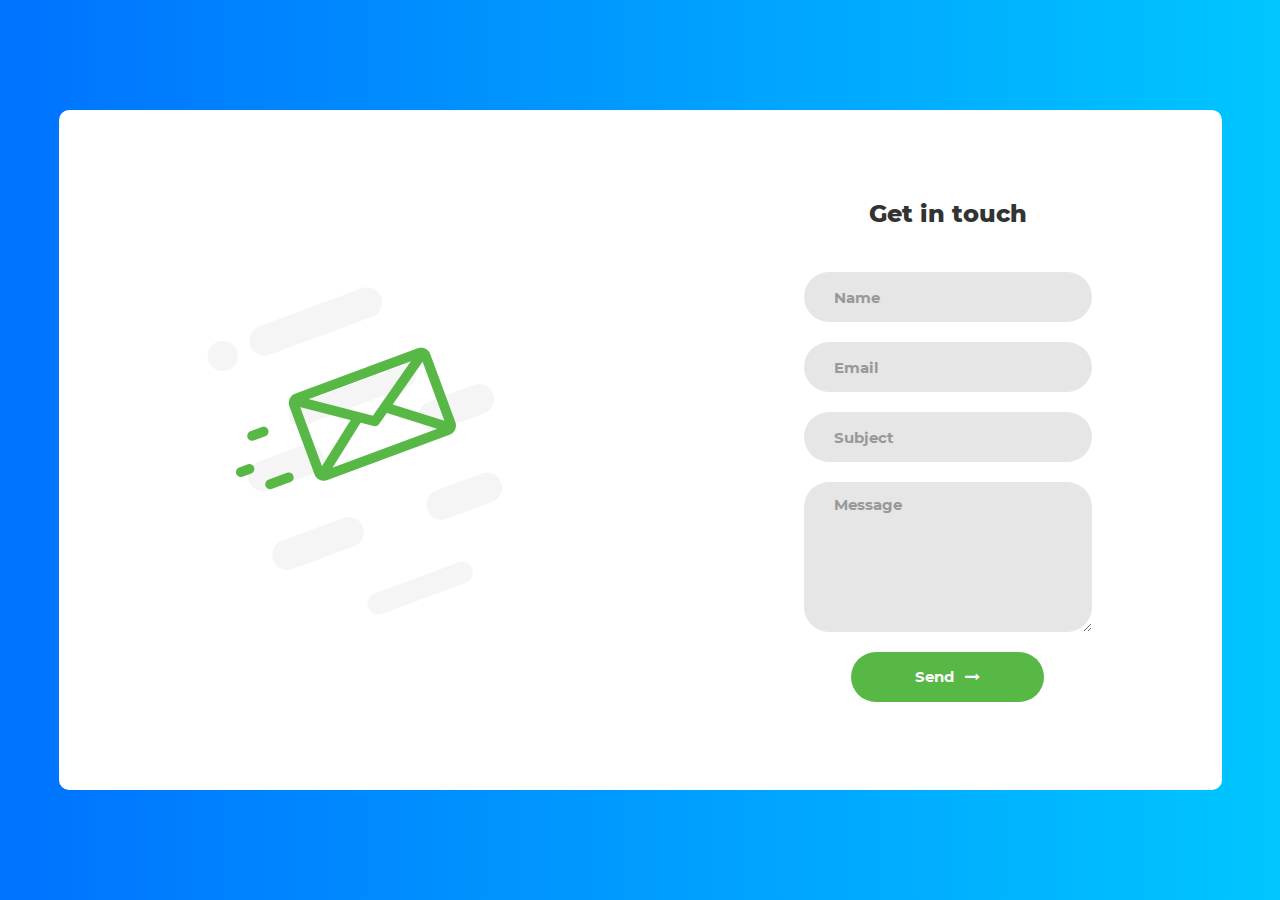
==== contact.html @ 332d66c2 "contact" ====
<!DOCTYPE html>
<html lang="en">
<head>
	<title>Contact Form</title>
	<meta charset="UTF-8">
	<meta name="viewport" content="width=device-width, initial-scale=1">
<!--===============================================================================================-->
	<link rel="icon" type="image/png" href="https://pmcanerney.co.uk/wp-content/uploads/2020/06/cropped-favicon.png"/>
<!--===============================================================================================-->
	<link rel="stylesheet" type="text/css" href="vendor/bootstrap/css/bootstrap.min.css">
<!--===============================================================================================-->
	<link rel="stylesheet" type="text/css" href="fonts/font-awesome-4.7.0/css/font-awesome.min.css">
<!--===============================================================================================-->
	<link rel="stylesheet" type="text/css" href="vendor/animate/animate.css">
<!--===============================================================================================-->
	<link rel="stylesheet" type="text/css" href="vendor/css-hamburgers/hamburgers.min.css">
<!--===============================================================================================-->
	<link rel="stylesheet" type="text/css" href="vendor/select2/select2.min.css">
<!--===============================================================================================-->
	<link rel="stylesheet" type="text/css" href="css/util.css">
	<link rel="stylesheet" type="text/css" href="css/main.css">
<!--===============================================================================================-->
</head>
<body>

	<div class="contact1">
		<div class="container-contact1">
			<div class="contact1-pic js-tilt" data-tilt>
				<img src="images/img-01.png" alt="IMG">
			</div>
			
			



			<form action="https://send.pageclip.co/Vo76fGLQnCz2yrIcCpyEAcftaS2KTNMB/contact" class="pageclip-form" method="post">

				<span class="contact1-form-title">
					Get in touch
				</span>

				<div class="wrap-input1 validate-input" data-validate = "Name is required">
					<input class="input1" type="text" name="name" placeholder="Name">
					<span class="shadow-input1"></span>
				</div>

				<div class="wrap-input1 validate-input" data-validate = "Valid email is required: ex@abc.xyz">
					<input class="input1" type="text" name="email" placeholder="Email">
					<span class="shadow-input1"></span>
				</div>

				<div class="wrap-input1 validate-input" data-validate = "Subject is required">
					<input class="input1" type="text" name="subject" placeholder="Subject">
					<span class="shadow-input1"></span>
				</div>

				<div class="wrap-input1 validate-input" data-validate = "Message is required">
					<textarea class="input1" name="message" placeholder="Message"></textarea>
					<span class="shadow-input1"></span>
				</div>

				<div class="container-contact1-form-btn">
					<button type="submit" class="contact1-form-btn">
						<span>
							Send
							<i class="fa fa-long-arrow-right" aria-hidden="true"></i>
						</span>
					</button>
				</div>
			</form>
		</div>
	</div>







<!--===============================================================================================-->
	<script src="js/main.js"></script>

</body>
</html>
---- vendor/css-hamburgers/hamburgers.min.css ----
/*!
 * Hamburgers
 * @description Tasty CSS-animated hamburgers
 * @author Jonathan Suh @jonsuh
 * @site https://jonsuh.com/hamburgers
 * @link https://github.com/jonsuh/hamburgers
 */.hamburger{font:inherit;display:inline-block;overflow:visible;margin:0;padding:15px;cursor:pointer;transition-timing-function:linear;transition-duration:.15s;transition-property:opacity,filter;text-transform:none;color:inherit;border:0;background-color:transparent}.hamburger:hover{opacity:.7}.hamburger-box{position:relative;display:inline-block;width:40px;height:24px}.hamburger-inner{top:50%;display:block;margin-top:-2px}.hamburger-inner,.hamburger-inner:after,.hamburger-inner:before{position:absolute;width:40px;height:4px;transition-timing-function:ease;transition-duration:.15s;transition-property:transform;border-radius:4px;background-color:#000}.hamburger-inner:after,.hamburger-inner:before{display:block;content:''}.hamburger-inner:before{top:-10px}.hamburger-inner:after{bottom:-10px}.hamburger--3dx .hamburger-box{perspective:80px}.hamburger--3dx .hamburger-inner{transition:transform .2s cubic-bezier(.645,.045,.355,1),background-color 0s cubic-bezier(.645,.045,.355,1) .1s}.hamburger--3dx .hamburger-inner:after,.hamburger--3dx .hamburger-inner:before{transition:transform 0s cubic-bezier(.645,.045,.355,1) .1s}.hamburger--3dx.is-active .hamburger-inner{transform:rotateY(180deg);background-color:transparent}.hamburger--3dx.is-active .hamburger-inner:before{transform:translate3d(0,10px,0) rotate(45deg)}.hamburger--3dx.is-active .hamburger-inner:after{transform:translate3d(0,-10px,0) rotate(-45deg)}.hamburger--3dx-r .hamburger-box{perspective:80px}.hamburger--3dx-r .hamburger-inner{transition:transform .2s cubic-bezier(.645,.045,.355,1),background-color 0s cubic-bezier(.645,.045,.355,1) .1s}.hamburger--3dx-r .hamburger-inner:after,.hamburger--3dx-r .hamburger-inner:before{transition:transform 0s cubic-bezier(.645,.045,.355,1) .1s}.hamburger--3dx-r.is-active .hamburger-inner{transform:rotateY(-180deg);background-color:transparent}.hamburger--3dx-r.is-active .hamburger-inner:before{transform:translate3d(0,10px,0) rotate(45deg)}.hamburger--3dx-r.is-active .hamburger-inner:after{transform:translate3d(0,-10px,0) rotate(-45deg)}.hamburger--3dy .hamburger-box{perspective:80px}.hamburger--3dy .hamburger-inner{transition:transform .2s cubic-bezier(.645,.045,.355,1),background-color 0s cubic-bezier(.645,.045,.355,1) .1s}.hamburger--3dy .hamburger-inner:after,.hamburger--3dy .hamburger-inner:before{transition:transform 0s cubic-bezier(.645,.045,.355,1) .1s}.hamburger--3dy.is-active .hamburger-inner{transform:rotateX(-180deg);background-color:transparent}.hamburger--3dy.is-active .hamburger-inner:before{transform:translate3d(0,10px,0) rotate(45deg)}.hamburger--3dy.is-active .hamburger-inner:after{transform:translate3d(0,-10px,0) rotate(-45deg)}.hamburger--3dy-r .hamburger-box{perspective:80px}.hamburger--3dy-r .hamburger-inner{transition:transform .2s cubic-bezier(.645,.045,.355,1),background-color 0s cubic-bezier(.645,.045,.355,1) .1s}.hamburger--3dy-r .hamburger-inner:after,.hamburger--3dy-r .hamburger-inner:before{transition:transform 0s cubic-bezier(.645,.045,.355,1) .1s}.hamburger--3dy-r.is-active .hamburger-inner{transform:rotateX(180deg);background-color:transparent}.hamburger--3dy-r.is-active .hamburger-inner:before{transform:translate3d(0,10px,0) rotate(45deg)}.hamburger--3dy-r.is-active .hamburger-inner:after{transform:translate3d(0,-10px,0) rotate(-45deg)}.hamburger--arrow.is-active .hamburger-inner:before{transform:translate3d(-8px,0,0) rotate(-45deg) scaleX(.7)}.hamburger--arrow.is-active .hamburger-inner:after{transform:translate3d(-8px,0,0) rotate(45deg) scaleX(.7)}.hamburger--arrow-r.is-active .hamburger-inner:before{transform:translate3d(8px,0,0) rotate(45deg) scaleX(.7)}.hamburger--arrow-r.is-active .hamburger-inner:after{transform:translate3d(8px,0,0) rotate(-45deg) scaleX(.7)}.hamburger--arrowalt .hamburger-inner:before{transition:top .1s ease .15s,transform .15s cubic-bezier(.165,.84,.44,1)}.hamburger--arrowalt .hamburger-inner:after{transition:bottom .1s ease .15s,transform .15s cubic-bezier(.165,.84,.44,1)}.hamburger--arrowalt.is-active .hamburger-inner:before{top:0;transition:top .1s ease,transform .15s cubic-bezier(.895,.03,.685,.22) .1s;transform:translate3d(-8px,-10px,0) rotate(-45deg) scaleX(.7)}.hamburger--arrowalt.is-active .hamburger-inner:after{bottom:0;transition:bottom .1s ease,transform .15s cubic-bezier(.895,.03,.685,.22) .1s;transform:translate3d(-8px,10px,0) rotate(45deg) scaleX(.7)}.hamburger--arrowalt-r .hamburger-inner:before{transition:top .1s ease .15s,transform .15s cubic-bezier(.165,.84,.44,1)}.hamburger--arrowalt-r .hamburger-inner:after{transition:bottom .1s ease .15s,transform .15s cubic-bezier(.165,.84,.44,1)}.hamburger--arrowalt-r.is-active .hamburger-inner:before{top:0;transition:top .1s ease,transform .15s cubic-bezier(.895,.03,.685,.22) .1s;transform:translate3d(8px,-10px,0) rotate(45deg) scaleX(.7)}.hamburger--arrowalt-r.is-active .hamburger-inner:after{bottom:0;transition:bottom .1s ease,transform .15s cubic-bezier(.895,.03,.685,.22) .1s;transform:translate3d(8px,10px,0) rotate(-45deg) scaleX(.7)}.hamburger--boring .hamburger-inner,.hamburger--boring .hamburger-inner:after,.hamburger--boring .hamburger-inner:before{transition-property:none}.hamburger--boring.is-active .hamburger-inner{transform:rotate(45deg)}.hamburger--boring.is-active .hamburger-inner:before{top:0;opacity:0}.hamburger--boring.is-active .hamburger-inner:after{bottom:0;transform:rotate(-90deg)}.hamburger--collapse .hamburger-inner{top:auto;bottom:0;transition-delay:.15s;transition-timing-function:cubic-bezier(.55,.055,.675,.19);transition-duration:.15s}.hamburger--collapse .hamburger-inner:after{top:-20px;transition:top .3s cubic-bezier(.33333,.66667,.66667,1) .3s,opacity .1s linear}.hamburger--collapse .hamburger-inner:before{transition:top .12s cubic-bezier(.33333,.66667,.66667,1) .3s,transform .15s cubic-bezier(.55,.055,.675,.19)}.hamburger--collapse.is-active .hamburger-inner{transition-delay:.32s;transition-timing-function:cubic-bezier(.215,.61,.355,1);transform:translate3d(0,-10px,0) rotate(-45deg)}.hamburger--collapse.is-active .hamburger-inner:after{top:0;transition:top .3s cubic-bezier(.33333,0,.66667,.33333),opacity .1s linear .27s;opacity:0}.hamburger--collapse.is-active .hamburger-inner:before{top:0;transition:top .12s cubic-bezier(.33333,0,.66667,.33333) .18s,transform .15s cubic-bezier(.215,.61,.355,1) .42s;transform:rotate(-90deg)}.hamburger--collapse-r .hamburger-inner{top:auto;bottom:0;transition-delay:.15s;transition-timing-function:cubic-bezier(.55,.055,.675,.19);transition-duration:.15s}.hamburger--collapse-r .hamburger-inner:after{top:-20px;transition:top .3s cubic-bezier(.33333,.66667,.66667,1) .3s,opacity .1s linear}.hamburger--collapse-r .hamburger-inner:before{transition:top .12s cubic-bezier(.33333,.66667,.66667,1) .3s,transform .15s cubic-bezier(.55,.055,.675,.19)}.hamburger--collapse-r.is-active .hamburger-inner{transition-delay:.32s;transition-timing-function:cubic-bezier(.215,.61,.355,1);transform:translate3d(0,-10px,0) rotate(45deg)}.hamburger--collapse-r.is-active .hamburger-inner:after{top:0;transition:top .3s cubic-bezier(.33333,0,.66667,.33333),opacity .1s linear .27s;opacity:0}.hamburger--collapse-r.is-active .hamburger-inner:before{top:0;transition:top .12s cubic-bezier(.33333,0,.66667,.33333) .18s,transform .15s cubic-bezier(.215,.61,.355,1) .42s;transform:rotate(90deg)}.hamburger--elastic .hamburger-inner{top:2px;transition-timing-function:cubic-bezier(.68,-.55,.265,1.55);transition-duration:.4s}.hamburger--elastic .hamburger-inner:before{top:10px;transition:opacity .15s ease .4s}.hamburger--elastic .hamburger-inner:after{top:20px;transition:transform .4s cubic-bezier(.68,-.55,.265,1.55)}.hamburger--elastic.is-active .hamburger-inner{transition-delay:.1s;transform:translate3d(0,10px,0) rotate(135deg)}.hamburger--elastic.is-active .hamburger-inner:before{transition-delay:0s;opacity:0}.hamburger--elastic.is-active .hamburger-inner:after{transition-delay:.1s;transform:translate3d(0,-20px,0) rotate(-270deg)}.hamburger--elastic-r .hamburger-inner{top:2px;transition-timing-function:cubic-bezier(.68,-.55,.265,1.55);transition-duration:.4s}.hamburger--elastic-r .hamburger-inner:before{top:10px;transition:opacity .15s ease .4s}.hamburger--elastic-r .hamburger-inner:after{top:20px;transition:transform .4s cubic-bezier(.68,-.55,.265,1.55)}.hamburger--elastic-r.is-active .hamburger-inner{transition-delay:.1s;transform:translate3d(0,10px,0) rotate(-135deg)}.hamburger--elastic-r.is-active .hamburger-inner:before{transition-delay:0s;opacity:0}.hamburger--elastic-r.is-active .hamburger-inner:after{transition-delay:.1s;transform:translate3d(0,-20px,0) rotate(270deg)}.hamburger--emphatic{overflow:hidden}.hamburger--emphatic .hamburger-inner{transition:background-color .2s ease-in .25s}.hamburger--emphatic .hamburger-inner:before{left:0;transition:transform .2s cubic-bezier(.6,.04,.98,.335),top .05s linear .2s,left .2s ease-in .25s}.hamburger--emphatic .hamburger-inner:after{top:10px;right:0;transition:transform .2s cubic-bezier(.6,.04,.98,.335),top .05s linear .2s,right .2s ease-in .25s}.hamburger--emphatic.is-active .hamburger-inner{transition-delay:0s;transition-timing-function:ease-out;background-color:transparent}.hamburger--emphatic.is-active .hamburger-inner:before{top:-80px;left:-80px;transition:left .2s ease-out,top .05s linear .2s,transform .2s cubic-bezier(.075,.82,.165,1) .25s;transform:translate3d(80px,80px,0) rotate(45deg)}.hamburger--emphatic.is-active .hamburger-inner:after{top:-80px;right:-80px;transition:right .2s ease-out,top .05s linear .2s,transform .2s cubic-bezier(.075,.82,.165,1) .25s;transform:translate3d(-80px,80px,0) rotate(-45deg)}.hamburger--emphatic-r{overflow:hidden}.hamburger--emphatic-r .hamburger-inner{transition:background-color .2s ease-in .25s}.hamburger--emphatic-r .hamburger-inner:before{left:0;transition:transform .2s cubic-bezier(.6,.04,.98,.335),top .05s linear .2s,left .2s ease-in .25s}.hamburger--emphatic-r .hamburger-inner:after{top:10px;right:0;transition:transform .2s cubic-bezier(.6,.04,.98,.335),top .05s linear .2s,right .2s ease-in .25s}.hamburger--emphatic-r.is-active .hamburger-inner{transition-delay:0s;transition-timing-function:ease-out;background-color:transparent}.hamburger--emphatic-r.is-active .hamburger-inner:before{top:80px;left:-80px;transition:left .2s ease-out,top .05s linear .2s,transform .2s cubic-bezier(.075,.82,.165,1) .25s;transform:translate3d(80px,-80px,0) rotate(-45deg)}.hamburger--emphatic-r.is-active .hamburger-inner:after{top:80px;right:-80px;transition:right .2s ease-out,top .05s linear .2s,transform .2s cubic-bezier(.075,.82,.165,1) .25s;transform:translate3d(-80px,-80px,0) rotate(45deg)}.hamburger--slider .hamburger-inner{top:2px}.hamburger--slider .hamburger-inner:before{top:10px;transition-timing-function:ease;transition-duration:.2s;transition-property:transform,opacity}.hamburger--slider .hamburger-inner:after{top:20px}.hamburger--slider.is-active .hamburger-inner{transform:translate3d(0,10px,0) rotate(45deg)}.hamburger--slider.is-active .hamburger-inner:before{transform:rotate(-45deg) translate3d(-5.71429px,-6px,0);opacity:0}.hamburger--slider.is-active .hamburger-inner:after{transform:translate3d(0,-20px,0) rotate(-90deg)}.hamburger--slider-r .hamburger-inner{top:2px}.hamburger--slider-r .hamburger-inner:before{top:10px;transition-timing-function:ease;transition-duration:.2s;transition-property:transform,opacity}.hamburger--slider-r .hamburger-inner:after{top:20px}.hamburger--slider-r.is-active .hamburger-inner{transform:translate3d(0,10px,0) rotate(-45deg)}.hamburger--slider-r.is-active .hamburger-inner:before{transform:rotate(45deg) translate3d(5.71429px,-6px,0);opacity:0}.hamburger--slider-r.is-active .hamburger-inner:after{transform:translate3d(0,-20px,0) rotate(90deg)}.hamburger--spring .hamburger-inner{top:2px;transition:background-color 0s linear .15s}.hamburger--spring .hamburger-inner:before{top:10px;transition:top .12s cubic-bezier(.33333,.66667,.66667,1) .3s,transform .15s cubic-bezier(.55,.055,.675,.19)}.hamburger--spring .hamburger-inner:after{top:20px;transition:top .3s cubic-bezier(.33333,.66667,.66667,1) .3s,transform .15s cubic-bezier(.55,.055,.675,.19)}.hamburger--spring.is-active .hamburger-inner{transition-delay:.32s;background-color:transparent}.hamburger--spring.is-active .hamburger-inner:before{top:0;transition:top .12s cubic-bezier(.33333,0,.66667,.33333) .18s,transform .15s cubic-bezier(.215,.61,.355,1) .32s;transform:translate3d(0,10px,0) rotate(45deg)}.hamburger--spring.is-active .hamburger-inner:after{top:0;transition:top .3s cubic-bezier(.33333,0,.66667,.33333),transform .15s cubic-bezier(.215,.61,.355,1) .32s;transform:translate3d(0,10px,0) rotate(-45deg)}.hamburger--spring-r .hamburger-inner{top:auto;bottom:0;transition-delay:0s;transition-timing-function:cubic-bezier(.55,.055,.675,.19);transition-duration:.15s}.hamburger--spring-r .hamburger-inner:after{top:-20px;transition:top .3s cubic-bezier(.33333,.66667,.66667,1) .3s,opacity 0s linear}.hamburger--spring-r .hamburger-inner:before{transition:top .12s cubic-bezier(.33333,.66667,.66667,1) .3s,transform .15s cubic-bezier(.55,.055,.675,.19)}.hamburger--spring-r.is-active .hamburger-inner{transition-delay:.32s;transition-timing-function:cubic-bezier(.215,.61,.355,1);transform:translate3d(0,-10px,0) rotate(-45deg)}.hamburger--spring-r.is-active .hamburger-inner:after{top:0;transition:top .3s cubic-bezier(.33333,0,.66667,.33333),opacity 0s linear .32s;opacity:0}.hamburger--spring-r.is-active .hamburger-inner:before{top:0;transition:top .12s cubic-bezier(.33333,0,.66667,.33333) .18s,transform .15s cubic-bezier(.215,.61,.355,1) .32s;transform:rotate(90deg)}.hamburger--stand .hamburger-inner{transition:transform .1s cubic-bezier(.55,.055,.675,.19) .22s,background-color 0s linear .1s}.hamburger--stand .hamburger-inner:before{transition:top .1s ease-in .1s,transform .1s cubic-bezier(.55,.055,.675,.19) 0s}.hamburger--stand .hamburger-inner:after{transition:bottom .1s ease-in .1s,transform .1s cubic-bezier(.55,.055,.675,.19) 0s}.hamburger--stand.is-active .hamburger-inner{transition:transform .1s cubic-bezier(.215,.61,.355,1) 0s,background-color 0s linear .22s;transform:rotate(90deg);background-color:transparent}.hamburger--stand.is-active .hamburger-inner:before{top:0;transition:top .1s ease-out .12s,transform .1s cubic-bezier(.215,.61,.355,1) .22s;transform:rotate(-45deg)}.hamburger--stand.is-active .hamburger-inner:after{bottom:0;transition:bottom .1s ease-out .12s,transform .1s cubic-bezier(.215,.61,.355,1) .22s;transform:rotate(45deg)}.hamburger--stand-r .hamburger-inner{transition:transform .1s cubic-bezier(.55,.055,.675,.19) .22s,background-color 0s linear .1s}.hamburger--stand-r .hamburger-inner:before{transition:top .1s ease-in .1s,transform .1s cubic-bezier(.55,.055,.675,.19) 0s}.hamburger--stand-r .hamburger-inner:after{transition:bottom .1s ease-in .1s,transform .1s cubic-bezier(.55,.055,.675,.19) 0s}.hamburger--stand-r.is-active .hamburger-inner{transition:transform .1s cubic-bezier(.215,.61,.355,1) 0s,background-color 0s linear .22s;transform:rotate(-90deg);background-color:transparent}.hamburger--stand-r.is-active .hamburger-inner:before{top:0;transition:top .1s ease-out .12s,transform .1s cubic-bezier(.215,.61,.355,1) .22s;transform:rotate(-45deg)}.hamburger--stand-r.is-active .hamburger-inner:after{bottom:0;transition:bottom .1s ease-out .12s,transform .1s cubic-bezier(.215,.61,.355,1) .22s;transform:rotate(45deg)}.hamburger--spin .hamburger-inner{transition-timing-function:cubic-bezier(.55,.055,.675,.19);transition-duration:.3s}.hamburger--spin .hamburger-inner:before{transition:top .1s ease-in .34s,opacity .1s ease-in}.hamburger--spin .hamburger-inner:after{transition:bottom .1s ease-in .34s,transform .3s cubic-bezier(.55,.055,.675,.19)}.hamburger--spin.is-active .hamburger-inner{transition-delay:.14s;transition-timing-function:cubic-bezier(.215,.61,.355,1);transform:rotate(225deg)}.hamburger--spin.is-active .hamburger-inner:before{top:0;transition:top .1s ease-out,opacity .1s ease-out .14s;opacity:0}.hamburger--spin.is-active .hamburger-inner:after{bottom:0;transition:bottom .1s ease-out,transform .3s cubic-bezier(.215,.61,.355,1) .14s;transform:rotate(-90deg)}.hamburger--spin-r .hamburger-inner{transition-timing-function:cubic-bezier(.55,.055,.675,.19);transition-duration:.3s}.hamburger--spin-r .hamburger-inner:before{transition:top .1s ease-in .34s,opacity .1s ease-in}.hamburger--spin-r .hamburger-inner:after{transition:bottom .1s ease-in .34s,transform .3s cubic-bezier(.55,.055,.675,.19)}.hamburger--spin-r.is-active .hamburger-inner{transition-delay:.14s;transition-timing-function:cubic-bezier(.215,.61,.355,1);transform:rotate(-225deg)}.hamburger--spin-r.is-active .hamburger-inner:before{top:0;transition:top .1s ease-out,opacity .1s ease-out .14s;opacity:0}.hamburger--spin-r.is-active .hamburger-inner:after{bottom:0;transition:bottom .1s ease-out,transform .3s cubic-bezier(.215,.61,.355,1) .14s;transform:rotate(90deg)}.hamburger--squeeze .hamburger-inner{transition-timing-function:cubic-bezier(.55,.055,.675,.19);transition-duration:.1s}.hamburger--squeeze .hamburger-inner:before{transition:top .1s ease .14s,opacity .1s ease}.hamburger--squeeze .hamburger-inner:after{transition:bottom .1s ease .14s,transform .1s cubic-bezier(.55,.055,.675,.19)}.hamburger--squeeze.is-active .hamburger-inner{transition-delay:.14s;transition-timing-function:cubic-bezier(.215,.61,.355,1);transform:rotate(45deg)}.hamburger--squeeze.is-active .hamburger-inner:before{top:0;transition:top .1s ease,opacity .1s ease .14s;opacity:0}.hamburger--squeeze.is-active .hamburger-inner:after{bottom:0;transition:bottom .1s ease,transform .1s cubic-bezier(.215,.61,.355,1) .14s;transform:rotate(-90deg)}.hamburger--vortex .hamburger-inner{transition-timing-function:cubic-bezier(.19,1,.22,1);transition-duration:.3s}.hamburger--vortex .hamburger-inner:after,.hamburger--vortex .hamburger-inner:before{transition-delay:.1s;transition-timing-function:linear;transition-duration:0s}.hamburger--vortex .hamburger-inner:before{transition-property:top,opacity}.hamburger--vortex .hamburger-inner:after{transition-property:bottom,transform}.hamburger--vortex.is-active .hamburger-inner{transition-timing-function:cubic-bezier(.19,1,.22,1);transform:rotate(765deg)}.hamburger--vortex.is-active .hamburger-inner:after,.hamburger--vortex.is-active .hamburger-inner:before{transition-delay:0s}.hamburger--vortex.is-active .hamburger-inner:before{top:0;opacity:0}.hamburger--vortex.is-active .hamburger-inner:after{bottom:0;transform:rotate(90deg)}.hamburger--vortex-r .hamburger-inner{transition-timing-function:cubic-bezier(.19,1,.22,1);transition-duration:.3s}.hamburger--vortex-r .hamburger-inner:after,.hamburger--vortex-r .hamburger-inner:before{transition-delay:.1s;transition-timing-function:linear;transition-duration:0s}.hamburger--vortex-r .hamburger-inner:before{transition-property:top,opacity}.hamburger--vortex-r .hamburger-inner:after{transition-property:bottom,transform}.hamburger--vortex-r.is-active .hamburger-inner{transition-timing-function:cubic-bezier(.19,1,.22,1);transform:rotate(-765deg)}.hamburger--vortex-r.is-active .hamburger-inner:after,.hamburger--vortex-r.is-active .hamburger-inner:before{transition-delay:0s}.hamburger--vortex-r.is-active .hamburger-inner:before{top:0;opacity:0}.hamburger--vortex-r.is-active .hamburger-inner:after{bottom:0;transform:rotate(-90deg)}
---- css/util.css ----
/*[ FONT SIZE ]
///////////////////////////////////////////////////////////
*/
.fs-1 {font-size: 1px;}
.fs-2 {font-size: 2px;}
.fs-3 {font-size: 3px;}
.fs-4 {font-size: 4px;}
.fs-5 {font-size: 5px;}
.fs-6 {font-size: 6px;}
.fs-7 {font-size: 7px;}
.fs-8 {font-size: 8px;}
.fs-9 {font-size: 9px;}
.fs-10 {font-size: 10px;}
.fs-11 {font-size: 11px;}
.fs-12 {font-size: 12px;}
.fs-13 {font-size: 13px;}
.fs-14 {font-size: 14px;}
.fs-15 {font-size: 15px;}
.fs-16 {font-size: 16px;}
.fs-17 {font-size: 17px;}
.fs-18 {font-size: 18px;}
.fs-19 {font-size: 19px;}
.fs-20 {font-size: 20px;}
.fs-21 {font-size: 21px;}
.fs-22 {font-size: 22px;}
.fs-23 {font-size: 23px;}
.fs-24 {font-size: 24px;}
.fs-25 {font-size: 25px;}
.fs-26 {font-size: 26px;}
.fs-27 {font-size: 27px;}
.fs-28 {font-size: 28px;}
.fs-29 {font-size: 29px;}
.fs-30 {font-size: 30px;}
.fs-31 {font-size: 31px;}
.fs-32 {font-size: 32px;}
.fs-33 {font-size: 33px;}
.fs-34 {font-size: 34px;}
.fs-35 {font-size: 35px;}
.fs-36 {font-size: 36px;}
.fs-37 {font-size: 37px;}
.fs-38 {font-size: 38px;}
.fs-39 {font-size: 39px;}
.fs-40 {font-size: 40px;}
.fs-41 {font-size: 41px;}
.fs-42 {font-size: 42px;}
.fs-43 {font-size: 43px;}
.fs-44 {font-size: 44px;}
.fs-45 {font-size: 45px;}
.fs-46 {font-size: 46px;}
.fs-47 {font-size: 47px;}
.fs-48 {font-size: 48px;}
.fs-49 {font-size: 49px;}
.fs-50 {font-size: 50px;}
.fs-51 {font-size: 51px;}
.fs-52 {font-size: 52px;}
.fs-53 {font-size: 53px;}
.fs-54 {font-size: 54px;}
.fs-55 {font-size: 55px;}
.fs-56 {font-size: 56px;}
.fs-57 {font-size: 57px;}
.fs-58 {font-size: 58px;}
.fs-59 {font-size: 59px;}
.fs-60 {font-size: 60px;}
.fs-61 {font-size: 61px;}
.fs-62 {font-size: 62px;}
.fs-63 {font-size: 63px;}
.fs-64 {font-size: 64px;}
.fs-65 {font-size: 65px;}
.fs-66 {font-size: 66px;}
.fs-67 {font-size: 67px;}
.fs-68 {font-size: 68px;}
.fs-69 {font-size: 69px;}
.fs-70 {font-size: 70px;}
.fs-71 {font-size: 71px;}
.fs-72 {font-size: 72px;}
.fs-73 {font-size: 73px;}
.fs-74 {font-size: 74px;}
.fs-75 {font-size: 75px;}
.fs-76 {font-size: 76px;}
.fs-77 {font-size: 77px;}
.fs-78 {font-size: 78px;}
.fs-79 {font-size: 79px;}
.fs-80 {font-size: 80px;}
.fs-81 {font-size: 81px;}
.fs-82 {font-size: 82px;}
.fs-83 {font-size: 83px;}
.fs-84 {font-size: 84px;}
.fs-85 {font-size: 85px;}
.fs-86 {font-size: 86px;}
.fs-87 {font-size: 87px;}
.fs-88 {font-size: 88px;}
.fs-89 {font-size: 89px;}
.fs-90 {font-size: 90px;}
.fs-91 {font-size: 91px;}
.fs-92 {font-size: 92px;}
.fs-93 {font-size: 93px;}
.fs-94 {font-size: 94px;}
.fs-95 {font-size: 95px;}
.fs-96 {font-size: 96px;}
.fs-97 {font-size: 97px;}
.fs-98 {font-size: 98px;}
.fs-99 {font-size: 99px;}
.fs-100 {font-size: 100px;}
.fs-101 {font-size: 101px;}
.fs-102 {font-size: 102px;}
.fs-103 {font-size: 103px;}
.fs-104 {font-size: 104px;}
.fs-105 {font-size: 105px;}
.fs-106 {font-size: 106px;}
.fs-107 {font-size: 107px;}
.fs-108 {font-size: 108px;}
.fs-109 {font-size: 109px;}
.fs-110 {font-size: 110px;}
.fs-111 {font-size: 111px;}
.fs-112 {font-size: 112px;}
.fs-113 {font-size: 113px;}
.fs-114 {font-size: 114px;}
.fs-115 {font-size: 115px;}
.fs-116 {font-size: 116px;}
.fs-117 {font-size: 117px;}
.fs-118 {font-size: 118px;}
.fs-119 {font-size: 119px;}
.fs-120 {font-size: 120px;}
.fs-121 {font-size: 121px;}
.fs-122 {font-size: 122px;}
.fs-123 {font-size: 123px;}
.fs-124 {font-size: 124px;}
.fs-125 {font-size: 125px;}
.fs-126 {font-size: 126px;}
.fs-127 {font-size: 127px;}
.fs-128 {font-size: 128px;}
.fs-129 {font-size: 129px;}
.fs-130 {font-size: 130px;}
.fs-131 {font-size: 131px;}
.fs-132 {font-size: 132px;}
.fs-133 {font-size: 133px;}
.fs-134 {font-size: 134px;}
.fs-135 {font-size: 135px;}
.fs-136 {font-size: 136px;}
.fs-137 {font-size: 137px;}
.fs-138 {font-size: 138px;}
.fs-139 {font-size: 139px;}
.fs-140 {font-size: 140px;}
.fs-141 {font-size: 141px;}
.fs-142 {font-size: 142px;}
.fs-143 {font-size: 143px;}
.fs-144 {font-size: 144px;}
.fs-145 {font-size: 145px;}
.fs-146 {font-size: 146px;}
.fs-147 {font-size: 147px;}
.fs-148 {font-size: 148px;}
.fs-149 {font-size: 149px;}
.fs-150 {font-size: 150px;}
.fs-151 {font-size: 151px;}
.fs-152 {font-size: 152px;}
.fs-153 {font-size: 153px;}
.fs-154 {font-size: 154px;}
.fs-155 {font-size: 155px;}
.fs-156 {font-size: 156px;}
.fs-157 {font-size: 157px;}
.fs-158 {font-size: 158px;}
.fs-159 {font-size: 159px;}
.fs-160 {font-size: 160px;}
.fs-161 {font-size: 161px;}
.fs-162 {font-size: 162px;}
.fs-163 {font-size: 163px;}
.fs-164 {font-size: 164px;}
.fs-165 {font-size: 165px;}
.fs-166 {font-size: 166px;}
.fs-167 {font-size: 167px;}
.fs-168 {font-size: 168px;}
.fs-169 {font-size: 169px;}
.fs-170 {font-size: 170px;}
.fs-171 {font-size: 171px;}
.fs-172 {font-size: 172px;}
.fs-173 {font-size: 173px;}
.fs-174 {font-size: 174px;}
.fs-175 {font-size: 175px;}
.fs-176 {font-size: 176px;}
.fs-177 {font-size: 177px;}
.fs-178 {font-size: 178px;}
.fs-179 {font-size: 179px;}
.fs-180 {font-size: 180px;}
.fs-181 {font-size: 181px;}
.fs-182 {font-size: 182px;}
.fs-183 {font-size: 183px;}
.fs-184 {font-size: 184px;}
.fs-185 {font-size: 185px;}
.fs-186 {font-size: 186px;}
.fs-187 {font-size: 187px;}
.fs-188 {font-size: 188px;}
.fs-189 {font-size: 189px;}
.fs-190 {font-size: 190px;}
.fs-191 {font-size: 191px;}
.fs-192 {font-size: 192px;}
.fs-193 {font-size: 193px;}
.fs-194 {font-size: 194px;}
.fs-195 {font-size: 195px;}
.fs-196 {font-size: 196px;}
.fs-197 {font-size: 197px;}
.fs-198 {font-size: 198px;}
.fs-199 {font-size: 199px;}
.fs-200 {font-size: 200px;}

/*[ PADDING ]
///////////////////////////////////////////////////////////
*/
.p-t-0 {padding-top: 0px;}
.p-t-1 {padding-top: 1px;}
.p-t-2 {padding-top: 2px;}
.p-t-3 {padding-top: 3px;}
.p-t-4 {padding-top: 4px;}
.p-t-5 {padding-top: 5px;}
.p-t-6 {padding-top: 6px;}
.p-t-7 {padding-top: 7px;}
.p-t-8 {padding-top: 8px;}
.p-t-9 {padding-top: 9px;}
.p-t-10 {padding-top: 10px;}
.p-t-11 {padding-top: 11px;}
.p-t-12 {padding-top: 12px;}
.p-t-13 {padding-top: 13px;}
.p-t-14 {padding-top: 14px;}
.p-t-15 {padding-top: 15px;}
.p-t-16 {padding-top: 16px;}
.p-t-17 {padding-top: 17px;}
.p-t-18 {padding-top: 18px;}
.p-t-19 {padding-top: 19px;}
.p-t-20 {padding-top: 20px;}
.p-t-21 {padding-top: 21px;}
.p-t-22 {padding-top: 22px;}
.p-t-23 {padding-top: 23px;}
.p-t-24 {padding-top: 24px;}
.p-t-25 {padding-top: 25px;}
.p-t-26 {padding-top: 26px;}
.p-t-27 {padding-top: 27px;}
.p-t-28 {padding-top: 28px;}
.p-t-29 {padding-top: 29px;}
.p-t-30 {padding-top: 30px;}
.p-t-31 {padding-top: 31px;}
.p-t-32 {padding-top: 32px;}
.p-t-33 {padding-top: 33px;}
.p-t-34 {padding-top: 34px;}
.p-t-35 {padding-top: 35px;}
.p-t-36 {padding-top: 36px;}
.p-t-37 {padding-top: 37px;}
.p-t-38 {padding-top: 38px;}
.p-t-39 {padding-top: 39px;}
.p-t-40 {padding-top: 40px;}
.p-t-41 {padding-top: 41px;}
.p-t-42 {padding-top: 42px;}
.p-t-43 {padding-top: 43px;}
.p-t-44 {padding-top: 44px;}
.p-t-45 {padding-top: 45px;}
.p-t-46 {padding-top: 46px;}
.p-t-47 {padding-top: 47px;}
.p-t-48 {padding-top: 48px;}
.p-t-49 {padding-top: 49px;}
.p-t-50 {padding-top: 50px;}
.p-t-51 {padding-top: 51px;}
.p-t-52 {padding-top: 52px;}
.p-t-53 {padding-top: 53px;}
.p-t-54 {padding-top: 54px;}
.p-t-55 {padding-top: 55px;}
.p-t-56 {padding-top: 56px;}
.p-t-57 {padding-top: 57px;}
.p-t-58 {padding-top: 58px;}
.p-t-59 {padding-top: 59px;}
.p-t-60 {padding-top: 60px;}
.p-t-61 {padding-top: 61px;}
.p-t-62 {padding-top: 62px;}
.p-t-63 {padding-top: 63px;}
.p-t-64 {padding-top: 64px;}
.p-t-65 {padding-top: 65px;}
.p-t-66 {padding-top: 66px;}
.p-t-67 {padding-top: 67px;}
.p-t-68 {padding-top: 68px;}
.p-t-69 {padding-top: 69px;}
.p-t-70 {padding-top: 70px;}
.p-t-71 {padding-top: 71px;}
.p-t-72 {padding-top: 72px;}
.p-t-73 {padding-top: 73px;}
.p-t-74 {padding-top: 74px;}
.p-t-75 {padding-top: 75px;}
.p-t-76 {padding-top: 76px;}
.p-t-77 {padding-top: 77px;}
.p-t-78 {padding-top: 78px;}
.p-t-79 {padding-top: 79px;}
.p-t-80 {padding-top: 80px;}
.p-t-81 {padding-top: 81px;}
.p-t-82 {padding-top: 82px;}
.p-t-83 {padding-top: 83px;}
.p-t-84 {padding-top: 84px;}
.p-t-85 {padding-top: 85px;}
.p-t-86 {padding-top: 86px;}
.p-t-87 {padding-top: 87px;}
.p-t-88 {padding-top: 88px;}
.p-t-89 {padding-top: 89px;}
.p-t-90 {padding-top: 90px;}
.p-t-91 {padding-top: 91px;}
.p-t-92 {padding-top: 92px;}
.p-t-93 {padding-top: 93px;}
.p-t-94 {padding-top: 94px;}
.p-t-95 {padding-top: 95px;}
.p-t-96 {padding-top: 96px;}
.p-t-97 {padding-top: 97px;}
.p-t-98 {padding-top: 98px;}
.p-t-99 {padding-top: 99px;}
.p-t-100 {padding-top: 100px;}
.p-t-101 {padding-top: 101px;}
.p-t-102 {padding-top: 102px;}
.p-t-103 {padding-top: 103px;}
.p-t-104 {padding-top: 104px;}
.p-t-105 {padding-top: 105px;}
.p-t-106 {padding-top: 106px;}
.p-t-107 {padding-top: 107px;}
.p-t-108 {padding-top: 108px;}
.p-t-109 {padding-top: 109px;}
.p-t-110 {padding-top: 110px;}
.p-t-111 {padding-top: 111px;}
.p-t-112 {padding-top: 112px;}
.p-t-113 {padding-top: 113px;}
.p-t-114 {padding-top: 114px;}
.p-t-115 {padding-top: 115px;}
.p-t-116 {padding-top: 116px;}
.p-t-117 {padding-top: 117px;}
.p-t-118 {padding-top: 118px;}
.p-t-119 {padding-top: 119px;}
.p-t-120 {padding-top: 120px;}
.p-t-121 {padding-top: 121px;}
.p-t-122 {padding-top: 122px;}
.p-t-123 {padding-top: 123px;}
.p-t-124 {padding-top: 124px;}
.p-t-125 {padding-top: 125px;}
.p-t-126 {padding-top: 126px;}
.p-t-127 {padding-top: 127px;}
.p-t-128 {padding-top: 128px;}
.p-t-129 {padding-top: 129px;}
.p-t-130 {padding-top: 130px;}
.p-t-131 {padding-top: 131px;}
.p-t-132 {padding-top: 132px;}
.p-t-133 {padding-top: 133px;}
.p-t-134 {padding-top: 134px;}
.p-t-135 {padding-top: 135px;}
.p-t-136 {padding-top: 136px;}
.p-t-137 {padding-top: 137px;}
.p-t-138 {padding-top: 138px;}
.p-t-139 {padding-top: 139px;}
.p-t-140 {padding-top: 140px;}
.p-t-141 {padding-top: 141px;}
.p-t-142 {padding-top: 142px;}
.p-t-143 {padding-top: 143px;}
.p-t-144 {padding-top: 144px;}
.p-t-145 {padding-top: 145px;}
.p-t-146 {padding-top: 146px;}
.p-t-147 {padding-top: 147px;}
.p-t-148 {padding-top: 148px;}
.p-t-149 {padding-top: 149px;}
.p-t-150 {padding-top: 150px;}
.p-t-151 {padding-top: 151px;}
.p-t-152 {padding-top: 152px;}
.p-t-153 {padding-top: 153px;}
.p-t-154 {padding-top: 154px;}
.p-t-155 {padding-top: 155px;}
.p-t-156 {padding-top: 156px;}
.p-t-157 {padding-top: 157px;}
.p-t-158 {padding-top: 158px;}
.p-t-159 {padding-top: 159px;}
.p-t-160 {padding-top: 160px;}
.p-t-161 {padding-top: 161px;}
.p-t-162 {padding-top: 162px;}
.p-t-163 {padding-top: 163px;}
.p-t-164 {padding-top: 164px;}
.p-t-165 {padding-top: 165px;}
.p-t-166 {padding-top: 166px;}
.p-t-167 {padding-top: 167px;}
.p-t-168 {padding-top: 168px;}
.p-t-169 {padding-top: 169px;}
.p-t-170 {padding-top: 170px;}
.p-t-171 {padding-top: 171px;}
.p-t-172 {padding-top: 172px;}
.p-t-173 {padding-top: 173px;}
.p-t-174 {padding-top: 174px;}
.p-t-175 {padding-top: 175px;}
.p-t-176 {padding-top: 176px;}
.p-t-177 {padding-top: 177px;}
.p-t-178 {padding-top: 178px;}
.p-t-179 {padding-top: 179px;}
.p-t-180 {padding-top: 180px;}
.p-t-181 {padding-top: 181px;}
.p-t-182 {padding-top: 182px;}
.p-t-183 {padding-top: 183px;}
.p-t-184 {padding-top: 184px;}
.p-t-185 {padding-top: 185px;}
.p-t-186 {padding-top: 186px;}
.p-t-187 {padding-top: 187px;}
.p-t-188 {padding-top: 188px;}
.p-t-189 {padding-top: 189px;}
.p-t-190 {padding-top: 190px;}
.p-t-191 {padding-top: 191px;}
.p-t-192 {padding-top: 192px;}
.p-t-193 {padding-top: 193px;}
.p-t-194 {padding-top: 194px;}
.p-t-195 {padding-top: 195px;}
.p-t-196 {padding-top: 196px;}
.p-t-197 {padding-top: 197px;}
.p-t-198 {padding-top: 198px;}
.p-t-199 {padding-top: 199px;}
.p-t-200 {padding-top: 200px;}
.p-t-201 {padding-top: 201px;}
.p-t-202 {padding-top: 202px;}
.p-t-203 {padding-top: 203px;}
.p-t-204 {padding-top: 204px;}
.p-t-205 {padding-top: 205px;}
.p-t-206 {padding-top: 206px;}
.p-t-207 {padding-top: 207px;}
.p-t-208 {padding-top: 208px;}
.p-t-209 {padding-top: 209px;}
.p-t-210 {padding-top: 210px;}
.p-t-211 {padding-top: 211px;}
.p-t-212 {padding-top: 212px;}
.p-t-213 {padding-top: 213px;}
.p-t-214 {padding-top: 214px;}
.p-t-215 {padding-top: 215px;}
.p-t-216 {padding-top: 216px;}
.p-t-217 {padding-top: 217px;}
.p-t-218 {padding-top: 218px;}
.p-t-219 {padding-top: 219px;}
.p-t-220 {padding-top: 220px;}
.p-t-221 {padding-top: 221px;}
.p-t-222 {padding-top: 222px;}
.p-t-223 {padding-top: 223px;}
.p-t-224 {padding-top: 224px;}
.p-t-225 {padding-top: 225px;}
.p-t-226 {padding-top: 226px;}
.p-t-227 {padding-top: 227px;}
.p-t-228 {padding-top: 228px;}
.p-t-229 {padding-top: 229px;}
.p-t-230 {padding-top: 230px;}
.p-t-231 {padding-top: 231px;}
.p-t-232 {padding-top: 232px;}
.p-t-233 {padding-top: 233px;}
.p-t-234 {padding-top: 234px;}
.p-t-235 {padding-top: 235px;}
.p-t-236 {padding-top: 236px;}
.p-t-237 {padding-top: 237px;}
.p-t-238 {padding-top: 238px;}
.p-t-239 {padding-top: 239px;}
.p-t-240 {padding-top: 240px;}
.p-t-241 {padding-top: 241px;}
.p-t-242 {padding-top: 242px;}
.p-t-243 {padding-top: 243px;}
.p-t-244 {padding-top: 244px;}
.p-t-245 {padding-top: 245px;}
.p-t-246 {padding-top: 246px;}
.p-t-247 {padding-top: 247px;}
.p-t-248 {padding-top: 248px;}
.p-t-249 {padding-top: 249px;}
.p-t-250 {padding-top: 250px;}
.p-b-0 {padding-bottom: 0px;}
.p-b-1 {padding-bottom: 1px;}
.p-b-2 {padding-bottom: 2px;}
.p-b-3 {padding-bottom: 3px;}
.p-b-4 {padding-bottom: 4px;}
.p-b-5 {padding-bottom: 5px;}
.p-b-6 {padding-bottom: 6px;}
.p-b-7 {padding-bottom: 7px;}
.p-b-8 {padding-bottom: 8px;}
.p-b-9 {padding-bottom: 9px;}
.p-b-10 {padding-bottom: 10px;}
.p-b-11 {padding-bottom: 11px;}
.p-b-12 {padding-bottom: 12px;}
.p-b-13 {padding-bottom: 13px;}
.p-b-14 {padding-bottom: 14px;}
.p-b-15 {padding-bottom: 15px;}
.p-b-16 {padding-bottom: 16px;}
.p-b-17 {padding-bottom: 17px;}
.p-b-18 {padding-bottom: 18px;}
.p-b-19 {padding-bottom: 19px;}
.p-b-20 {padding-bottom: 20px;}
.p-b-21 {padding-bottom: 21px;}
.p-b-22 {padding-bottom: 22px;}
.p-b-23 {padding-bottom: 23px;}
.p-b-24 {padding-bottom: 24px;}
.p-b-25 {padding-bottom: 25px;}
.p-b-26 {padding-bottom: 26px;}
.p-b-27 {padding-bottom: 27px;}
.p-b-28 {padding-bottom: 28px;}
.p-b-29 {padding-bottom: 29px;}
.p-b-30 {padding-bottom: 30px;}
.p-b-31 {padding-bottom: 31px;}
.p-b-32 {padding-bottom: 32px;}
.p-b-33 {padding-bottom: 33px;}
.p-b-34 {padding-bottom: 34px;}
.p-b-35 {padding-bottom: 35px;}
.p-b-36 {padding-bottom: 36px;}
.p-b-37 {padding-bottom: 37px;}
.p-b-38 {padding-bottom: 38px;}
.p-b-39 {padding-bottom: 39px;}
.p-b-40 {padding-bottom: 40px;}
.p-b-41 {padding-bottom: 41px;}
.p-b-42 {padding-bottom: 42px;}
.p-b-43 {padding-bottom: 43px;}
.p-b-44 {padding-bottom: 44px;}
.p-b-45 {padding-bottom: 45px;}
.p-b-46 {padding-bottom: 46px;}
.p-b-47 {padding-bottom: 47px;}
.p-b-48 {padding-bottom: 48px;}
.p-b-49 {padding-bottom: 49px;}
.p-b-50 {padding-bottom: 50px;}
.p-b-51 {padding-bottom: 51px;}
.p-b-52 {padding-bottom: 52px;}
.p-b-53 {padding-bottom: 53px;}
.p-b-54 {padding-bottom: 54px;}
.p-b-55 {padding-bottom: 55px;}
.p-b-56 {padding-bottom: 56px;}
.p-b-57 {padding-bottom: 57px;}
.p-b-58 {padding-bottom: 58px;}
.p-b-59 {padding-bottom: 59px;}
.p-b-60 {padding-bottom: 60px;}
.p-b-61 {padding-bottom: 61px;}
.p-b-62 {padding-bottom: 62px;}
.p-b-63 {padding-bottom: 63px;}
.p-b-64 {padding-bottom: 64px;}
.p-b-65 {padding-bottom: 65px;}
.p-b-66 {padding-bottom: 66px;}
.p-b-67 {padding-bottom: 67px;}
.p-b-68 {padding-bottom: 68px;}
.p-b-69 {padding-bottom: 69px;}
.p-b-70 {padding-bottom: 70px;}
.p-b-71 {padding-bottom: 71px;}
.p-b-72 {padding-bottom: 72px;}
.p-b-73 {padding-bottom: 73px;}
.p-b-74 {padding-bottom: 74px;}
.p-b-75 {padding-bottom: 75px;}
.p-b-76 {padding-bottom: 76px;}
.p-b-77 {padding-bottom: 77px;}
.p-b-78 {padding-bottom: 78px;}
.p-b-79 {padding-bottom: 79px;}
.p-b-80 {padding-bottom: 80px;}
.p-b-81 {padding-bottom: 81px;}
.p-b-82 {padding-bottom: 82px;}
.p-b-83 {padding-bottom: 83px;}
.p-b-84 {padding-bottom: 84px;}
.p-b-85 {padding-bottom: 85px;}
.p-b-86 {padding-bottom: 86px;}
.p-b-87 {padding-bottom: 87px;}
.p-b-88 {padding-bottom: 88px;}
.p-b-89 {padding-bottom: 89px;}
.p-b-90 {padding-bottom: 90px;}
.p-b-91 {padding-bottom: 91px;}
.p-b-92 {padding-bottom: 92px;}
.p-b-93 {padding-bottom: 93px;}
.p-b-94 {padding-bottom: 94px;}
.p-b-95 {padding-bottom: 95px;}
.p-b-96 {padding-bottom: 96px;}
.p-b-97 {padding-bottom: 97px;}
.p-b-98 {padding-bottom: 98px;}
.p-b-99 {padding-bottom: 99px;}
.p-b-100 {padding-bottom: 100px;}
.p-b-101 {padding-bottom: 101px;}
.p-b-102 {padding-bottom: 102px;}
.p-b-103 {padding-bottom: 103px;}
.p-b-104 {padding-bottom: 104px;}
.p-b-105 {padding-bottom: 105px;}
.p-b-106 {padding-bottom: 106px;}
.p-b-107 {padding-bottom: 107px;}
.p-b-108 {padding-bottom: 108px;}
.p-b-109 {padding-bottom: 109px;}
.p-b-110 {padding-bottom: 110px;}
.p-b-111 {padding-bottom: 111px;}
.p-b-112 {padding-bottom: 112px;}
.p-b-113 {padding-bottom: 113px;}
.p-b-114 {padding-bottom: 114px;}
.p-b-115 {padding-bottom: 115px;}
.p-b-116 {padding-bottom: 116px;}
.p-b-117 {padding-bottom: 117px;}
.p-b-118 {padding-bottom: 118px;}
.p-b-119 {padding-bottom: 119px;}
.p-b-120 {padding-bottom: 120px;}
.p-b-121 {padding-bottom: 121px;}
.p-b-122 {padding-bottom: 122px;}
.p-b-123 {padding-bottom: 123px;}
.p-b-124 {padding-bottom: 124px;}
.p-b-125 {padding-bottom: 125px;}
.p-b-126 {padding-bottom: 126px;}
.p-b-127 {padding-bottom: 127px;}
.p-b-128 {padding-bottom: 128px;}
.p-b-129 {padding-bottom: 129px;}
.p-b-130 {padding-bottom: 130px;}
.p-b-131 {padding-bottom: 131px;}
.p-b-132 {padding-bottom: 132px;}
.p-b-133 {padding-bottom: 133px;}
.p-b-134 {padding-bottom: 134px;}
.p-b-135 {padding-bottom: 135px;}
.p-b-136 {padding-bottom: 136px;}
.p-b-137 {padding-bottom: 137px;}
.p-b-138 {padding-bottom: 138px;}
.p-b-139 {padding-bottom: 139px;}
.p-b-140 {padding-bottom: 140px;}
.p-b-141 {padding-bottom: 141px;}
.p-b-142 {padding-bottom: 142px;}
.p-b-143 {padding-bottom: 143px;}
.p-b-144 {padding-bottom: 144px;}
.p-b-145 {padding-bottom: 145px;}
.p-b-146 {padding-bottom: 146px;}
.p-b-147 {padding-bottom: 147px;}
.p-b-148 {padding-bottom: 148px;}
.p-b-149 {padding-bottom: 149px;}
.p-b-150 {padding-bottom: 150px;}
.p-b-151 {padding-bottom: 151px;}
.p-b-152 {padding-bottom: 152px;}
.p-b-153 {padding-bottom: 153px;}
.p-b-154 {padding-bottom: 154px;}
.p-b-155 {padding-bottom: 155px;}
.p-b-156 {padding-bottom: 156px;}
.p-b-157 {padding-bottom: 157px;}
.p-b-158 {padding-bottom: 158px;}
.p-b-159 {padding-bottom: 159px;}
.p-b-160 {padding-bottom: 160px;}
.p-b-161 {padding-bottom: 161px;}
.p-b-162 {padding-bottom: 162px;}
.p-b-163 {padding-bottom: 163px;}
.p-b-164 {padding-bottom: 164px;}
.p-b-165 {padding-bottom: 165px;}
.p-b-166 {padding-bottom: 166px;}
.p-b-167 {padding-bottom: 167px;}
.p-b-168 {padding-bottom: 168px;}
.p-b-169 {padding-bottom: 169px;}
.p-b-170 {padding-bottom: 170px;}
.p-b-171 {padding-bottom: 171px;}
.p-b-172 {padding-bottom: 172px;}
.p-b-173 {padding-bottom: 173px;}
.p-b-174 {padding-bottom: 174px;}
.p-b-175 {padding-bottom: 175px;}
.p-b-176 {padding-bottom: 176px;}
.p-b-177 {padding-bottom: 177px;}
.p-b-178 {padding-bottom: 178px;}
.p-b-179 {padding-bottom: 179px;}
.p-b-180 {padding-bottom: 180px;}
.p-b-181 {padding-bottom: 181px;}
.p-b-182 {padding-bottom: 182px;}
.p-b-183 {padding-bottom: 183px;}
.p-b-184 {padding-bottom: 184px;}
.p-b-185 {padding-bottom: 185px;}
.p-b-186 {padding-bottom: 186px;}
.p-b-187 {padding-bottom: 187px;}
.p-b-188 {padding-bottom: 188px;}
.p-b-189 {padding-bottom: 189px;}
.p-b-190 {padding-bottom: 190px;}
.p-b-191 {padding-bottom: 191px;}
.p-b-192 {padding-bottom: 192px;}
.p-b-193 {padding-bottom: 193px;}
.p-b-194 {padding-bottom: 194px;}
.p-b-195 {padding-bottom: 195px;}
.p-b-196 {padding-bottom: 196px;}
.p-b-197 {padding-bottom: 197px;}
.p-b-198 {padding-bottom: 198px;}
.p-b-199 {padding-bottom: 199px;}
.p-b-200 {padding-bottom: 200px;}
.p-b-201 {padding-bottom: 201px;}
.p-b-202 {padding-bottom: 202px;}
.p-b-203 {padding-bottom: 203px;}
.p-b-204 {padding-bottom: 204px;}
.p-b-205 {padding-bottom: 205px;}
.p-b-206 {padding-bottom: 206px;}
.p-b-207 {padding-bottom: 207px;}
.p-b-208 {padding-bottom: 208px;}
.p-b-209 {padding-bottom: 209px;}
.p-b-210 {padding-bottom: 210px;}
.p-b-211 {padding-bottom: 211px;}
.p-b-212 {padding-bottom: 212px;}
.p-b-213 {padding-bottom: 213px;}
.p-b-214 {padding-bottom: 214px;}
.p-b-215 {padding-bottom: 215px;}
.p-b-216 {padding-bottom: 216px;}
.p-b-217 {padding-bottom: 217px;}
.p-b-218 {padding-bottom: 218px;}
.p-b-219 {padding-bottom: 219px;}
.p-b-220 {padding-bottom: 220px;}
.p-b-221 {padding-bottom: 221px;}
.p-b-222 {padding-bottom: 222px;}
.p-b-223 {padding-bottom: 223px;}
.p-b-224 {padding-bottom: 224px;}
.p-b-225 {padding-bottom: 225px;}
.p-b-226 {padding-bottom: 226px;}
.p-b-227 {padding-bottom: 227px;}
.p-b-228 {padding-bottom: 228px;}
.p-b-229 {padding-bottom: 229px;}
.p-b-230 {padding-bottom: 230px;}
.p-b-231 {padding-bottom: 231px;}
.p-b-232 {padding-bottom: 232px;}
.p-b-233 {padding-bottom: 233px;}
.p-b-234 {padding-bottom: 234px;}
.p-b-235 {padding-bottom: 235px;}
.p-b-236 {padding-bottom: 236px;}
.p-b-237 {padding-bottom: 237px;}
.p-b-238 {padding-bottom: 238px;}
.p-b-239 {padding-bottom: 239px;}
.p-b-240 {padding-bottom: 240px;}
.p-b-241 {padding-bottom: 241px;}
.p-b-242 {padding-bottom: 242px;}
.p-b-243 {padding-bottom: 243px;}
.p-b-244 {padding-bottom: 244px;}
.p-b-245 {padding-bottom: 245px;}
.p-b-246 {padding-bottom: 246px;}
.p-b-247 {padding-bottom: 247px;}
.p-b-248 {padding-bottom: 248px;}
.p-b-249 {padding-bottom: 249px;}
.p-b-250 {padding-bottom: 250px;}
.p-l-0 {padding-left: 0px;}
.p-l-1 {padding-left: 1px;}
.p-l-2 {padding-left: 2px;}
.p-l-3 {padding-left: 3px;}
.p-l-4 {padding-left: 4px;}
.p-l-5 {padding-left: 5px;}
.p-l-6 {padding-left: 6px;}
.p-l-7 {padding-left: 7px;}
.p-l-8 {padding-left: 8px;}
.p-l-9 {padding-left: 9px;}
.p-l-10 {padding-left: 10px;}
.p-l-11 {padding-left: 11px;}
.p-l-12 {padding-left: 12px;}
.p-l-13 {padding-left: 13px;}
.p-l-14 {padding-left: 14px;}
.p-l-15 {padding-left: 15px;}
.p-l-16 {padding-left: 16px;}
.p-l-17 {padding-left: 17px;}
.p-l-18 {padding-left: 18px;}
.p-l-19 {padding-left: 19px;}
.p-l-20 {padding-left: 20px;}
.p-l-21 {padding-left: 21px;}
.p-l-22 {padding-left: 22px;}
.p-l-23 {padding-left: 23px;}
.p-l-24 {padding-left: 24px;}
.p-l-25 {padding-left: 25px;}
.p-l-26 {padding-left: 26px;}
.p-l-27 {padding-left: 27px;}
.p-l-28 {padding-left: 28px;}
.p-l-29 {padding-left: 29px;}
.p-l-30 {padding-left: 30px;}
.p-l-31 {padding-left: 31px;}
.p-l-32 {padding-left: 32px;}
.p-l-33 {padding-left: 33px;}
.p-l-34 {padding-left: 34px;}
.p-l-35 {padding-left: 35px;}
.p-l-36 {padding-left: 36px;}
.p-l-37 {padding-left: 37px;}
.p-l-38 {padding-left: 38px;}
.p-l-39 {padding-left: 39px;}
.p-l-40 {padding-left: 40px;}
.p-l-41 {padding-left: 41px;}
.p-l-42 {padding-left: 42px;}
.p-l-43 {padding-left: 43px;}
.p-l-44 {padding-left: 44px;}
.p-l-45 {padding-left: 45px;}
.p-l-46 {padding-left: 46px;}
.p-l-47 {padding-left: 47px;}
.p-l-48 {padding-left: 48px;}
.p-l-49 {padding-left: 49px;}
.p-l-50 {padding-left: 50px;}
.p-l-51 {padding-left: 51px;}
.p-l-52 {padding-left: 52px;}
.p-l-53 {padding-left: 53px;}
.p-l-54 {padding-left: 54px;}
.p-l-55 {padding-left: 55px;}
.p-l-56 {padding-left: 56px;}
.p-l-57 {padding-left: 57px;}
.p-l-58 {padding-left: 58px;}
.p-l-59 {padding-left: 59px;}
.p-l-60 {padding-left: 60px;}
.p-l-61 {padding-left: 61px;}
.p-l-62 {padding-left: 62px;}
.p-l-63 {padding-left: 63px;}
.p-l-64 {padding-left: 64px;}
.p-l-65 {padding-left: 65px;}
.p-l-66 {padding-left: 66px;}
.p-l-67 {padding-left: 67px;}
.p-l-68 {padding-left: 68px;}
.p-l-69 {padding-left: 69px;}
.p-l-70 {padding-left: 70px;}
.p-l-71 {padding-left: 71px;}
.p-l-72 {padding-left: 72px;}
.p-l-73 {padding-left: 73px;}
.p-l-74 {padding-left: 74px;}
.p-l-75 {padding-left: 75px;}
.p-l-76 {padding-left: 76px;}
.p-l-77 {padding-left: 77px;}
.p-l-78 {padding-left: 78px;}
.p-l-79 {padding-left: 79px;}
.p-l-80 {padding-left: 80px;}
.p-l-81 {padding-left: 81px;}
.p-l-82 {padding-left: 82px;}
.p-l-83 {padding-left: 83px;}
.p-l-84 {padding-left: 84px;}
.p-l-85 {padding-left: 85px;}
.p-l-86 {padding-left: 86px;}
.p-l-87 {padding-left: 87px;}
.p-l-88 {padding-left: 88px;}
.p-l-89 {padding-left: 89px;}
.p-l-90 {padding-left: 90px;}
.p-l-91 {padding-left: 91px;}
.p-l-92 {padding-left: 92px;}
.p-l-93 {padding-left: 93px;}
.p-l-94 {padding-left: 94px;}
.p-l-95 {padding-left: 95px;}
.p-l-96 {padding-left: 96px;}
.p-l-97 {padding-left: 97px;}
.p-l-98 {padding-left: 98px;}
.p-l-99 {padding-left: 99px;}
.p-l-100 {padding-left: 100px;}
.p-l-101 {padding-left: 101px;}
.p-l-102 {padding-left: 102px;}
.p-l-103 {padding-left: 103px;}
.p-l-104 {padding-left: 104px;}
.p-l-105 {padding-left: 105px;}
.p-l-106 {padding-left: 106px;}
.p-l-107 {padding-left: 107px;}
.p-l-108 {padding-left: 108px;}
.p-l-109 {padding-left: 109px;}
.p-l-110 {padding-left: 110px;}
.p-l-111 {padding-left: 111px;}
.p-l-112 {padding-left: 112px;}
.p-l-113 {padding-left: 113px;}
.p-l-114 {padding-left: 114px;}
.p-l-115 {padding-left: 115px;}
.p-l-116 {padding-left: 116px;}
.p-l-117 {padding-left: 117px;}
.p-l-118 {padding-left: 118px;}
.p-l-119 {padding-left: 119px;}
.p-l-120 {padding-left: 120px;}
.p-l-121 {padding-left: 121px;}
.p-l-122 {padding-left: 122px;}
.p-l-123 {padding-left: 123px;}
.p-l-124 {padding-left: 124px;}
.p-l-125 {padding-left: 125px;}
.p-l-126 {padding-left: 126px;}
.p-l-127 {padding-left: 127px;}
.p-l-128 {padding-left: 128px;}
.p-l-129 {padding-left: 129px;}
.p-l-130 {padding-left: 130px;}
.p-l-131 {padding-left: 131px;}
.p-l-132 {padding-left: 132px;}
.p-l-133 {padding-left: 133px;}
.p-l-134 {padding-left: 134px;}
.p-l-135 {padding-left: 135px;}
.p-l-136 {padding-left: 136px;}
.p-l-137 {padding-left: 137px;}
.p-l-138 {padding-left: 138px;}
.p-l-139 {padding-left: 139px;}
.p-l-140 {padding-left: 140px;}
.p-l-141 {padding-left: 141px;}
.p-l-142 {padding-left: 142px;}
.p-l-143 {padding-left: 143px;}
.p-l-144 {padding-left: 144px;}
.p-l-145 {padding-left: 145px;}
.p-l-146 {padding-left: 146px;}
.p-l-147 {padding-left: 147px;}
.p-l-148 {padding-left: 148px;}
.p-l-149 {padding-left: 149px;}
.p-l-150 {padding-left: 150px;}
.p-l-151 {padding-left: 151px;}
.p-l-152 {padding-left: 152px;}
.p-l-153 {padding-left: 153px;}
.p-l-154 {padding-left: 154px;}
.p-l-155 {padding-left: 155px;}
.p-l-156 {padding-left: 156px;}
.p-l-157 {padding-left: 157px;}
.p-l-158 {padding-left: 158px;}
.p-l-159 {padding-left: 159px;}
.p-l-160 {padding-left: 160px;}
.p-l-161 {padding-left: 161px;}
.p-l-162 {padding-left: 162px;}
.p-l-163 {padding-left: 163px;}
.p-l-164 {padding-left: 164px;}
.p-l-165 {padding-left: 165px;}
.p-l-166 {padding-left: 166px;}
.p-l-167 {padding-left: 167px;}
.p-l-168 {padding-left: 168px;}
.p-l-169 {padding-left: 169px;}
.p-l-170 {padding-left: 170px;}
.p-l-171 {padding-left: 171px;}
.p-l-172 {padding-left: 172px;}
.p-l-173 {padding-left: 173px;}
.p-l-174 {padding-left: 174px;}
.p-l-175 {padding-left: 175px;}
.p-l-176 {padding-left: 176px;}
.p-l-177 {padding-left: 177px;}
.p-l-178 {padding-left: 178px;}
.p-l-179 {padding-left: 179px;}
.p-l-180 {padding-left: 180px;}
.p-l-181 {padding-left: 181px;}
.p-l-182 {padding-left: 182px;}
.p-l-183 {padding-left: 183px;}
.p-l-184 {padding-left: 184px;}
.p-l-185 {padding-left: 185px;}
.p-l-186 {padding-left: 186px;}
.p-l-187 {padding-left: 187px;}
.p-l-188 {padding-left: 188px;}
.p-l-189 {padding-left: 189px;}
.p-l-190 {padding-left: 190px;}
.p-l-191 {padding-left: 191px;}
.p-l-192 {padding-left: 192px;}
.p-l-193 {padding-left: 193px;}
.p-l-194 {padding-left: 194px;}
.p-l-195 {padding-left: 195px;}
.p-l-196 {padding-left: 196px;}
.p-l-197 {padding-left: 197px;}
.p-l-198 {padding-left: 198px;}
.p-l-199 {padding-left: 199px;}
.p-l-200 {padding-left: 200px;}
.p-l-201 {padding-left: 201px;}
.p-l-202 {padding-left: 202px;}
.p-l-203 {padding-left: 203px;}
.p-l-204 {padding-left: 204px;}
.p-l-205 {padding-left: 205px;}
.p-l-206 {padding-left: 206px;}
.p-l-207 {padding-left: 207px;}
.p-l-208 {padding-left: 208px;}
.p-l-209 {padding-left: 209px;}
.p-l-210 {padding-left: 210px;}
.p-l-211 {padding-left: 211px;}
.p-l-212 {padding-left: 212px;}
.p-l-213 {padding-left: 213px;}
.p-l-214 {padding-left: 214px;}
.p-l-215 {padding-left: 215px;}
.p-l-216 {padding-left: 216px;}
.p-l-217 {padding-left: 217px;}
.p-l-218 {padding-left: 218px;}
.p-l-219 {padding-left: 219px;}
.p-l-220 {padding-left: 220px;}
.p-l-221 {padding-left: 221px;}
.p-l-222 {padding-left: 222px;}
.p-l-223 {padding-left: 223px;}
.p-l-224 {padding-left: 224px;}
.p-l-225 {padding-left: 225px;}
.p-l-226 {padding-left: 226px;}
.p-l-227 {padding-left: 227px;}
.p-l-228 {padding-left: 228px;}
.p-l-229 {padding-left: 229px;}
.p-l-230 {padding-left: 230px;}
.p-l-231 {padding-left: 231px;}
.p-l-232 {padding-left: 232px;}
.p-l-233 {padding-left: 233px;}
.p-l-234 {padding-left: 234px;}
.p-l-235 {padding-left: 235px;}
.p-l-236 {padding-left: 236px;}
.p-l-237 {padding-left: 237px;}
.p-l-238 {padding-left: 238px;}
.p-l-239 {padding-left: 239px;}
.p-l-240 {padding-left: 240px;}
.p-l-241 {padding-left: 241px;}
.p-l-242 {padding-left: 242px;}
.p-l-243 {padding-left: 243px;}
.p-l-244 {padding-left: 244px;}
.p-l-245 {padding-left: 245px;}
.p-l-246 {padding-left: 246px;}
.p-l-247 {padding-left: 247px;}
.p-l-248 {padding-left: 248px;}
.p-l-249 {padding-left: 249px;}
.p-l-250 {padding-left: 250px;}
.p-r-0 {padding-right: 0px;}
.p-r-1 {padding-right: 1px;}
.p-r-2 {padding-right: 2px;}
.p-r-3 {padding-right: 3px;}
.p-r-4 {padding-right: 4px;}
.p-r-5 {padding-right: 5px;}
.p-r-6 {padding-right: 6px;}
.p-r-7 {padding-right: 7px;}
.p-r-8 {padding-right: 8px;}
.p-r-9 {padding-right: 9px;}
.p-r-10 {padding-right: 10px;}
.p-r-11 {padding-right: 11px;}
.p-r-12 {padding-right: 12px;}
.p-r-13 {padding-right: 13px;}
.p-r-14 {padding-right: 14px;}
.p-r-15 {padding-right: 15px;}
.p-r-16 {padding-right: 16px;}
.p-r-17 {padding-right: 17px;}
.p-r-18 {padding-right: 18px;}
.p-r-19 {padding-right: 19px;}
.p-r-20 {padding-right: 20px;}
.p-r-21 {padding-right: 21px;}
.p-r-22 {padding-right: 22px;}
.p-r-23 {padding-right: 23px;}
.p-r-24 {padding-right: 24px;}
.p-r-25 {padding-right: 25px;}
.p-r-26 {padding-right: 26px;}
.p-r-27 {padding-right: 27px;}
.p-r-28 {padding-right: 28px;}
.p-r-29 {padding-right: 29px;}
.p-r-30 {padding-right: 30px;}
.p-r-31 {padding-right: 31px;}
.p-r-32 {padding-right: 32px;}
.p-r-33 {padding-right: 33px;}
.p-r-34 {padding-right: 34px;}
.p-r-35 {padding-right: 35px;}
.p-r-36 {padding-right: 36px;}
.p-r-37 {padding-right: 37px;}
.p-r-38 {padding-right: 38px;}
.p-r-39 {padding-right: 39px;}
.p-r-40 {padding-right: 40px;}
.p-r-41 {padding-right: 41px;}
.p-r-42 {padding-right: 42px;}
.p-r-43 {padding-right: 43px;}
.p-r-44 {padding-right: 44px;}
.p-r-45 {padding-right: 45px;}
.p-r-46 {padding-right: 46px;}
.p-r-47 {padding-right: 47px;}
.p-r-48 {padding-right: 48px;}
.p-r-49 {padding-right: 49px;}
.p-r-50 {padding-right: 50px;}
.p-r-51 {padding-right: 51px;}
.p-r-52 {padding-right: 52px;}
.p-r-53 {padding-right: 53px;}
.p-r-54 {padding-right: 54px;}
.p-r-55 {padding-right: 55px;}
.p-r-56 {padding-right: 56px;}
.p-r-57 {padding-right: 57px;}
.p-r-58 {padding-right: 58px;}
.p-r-59 {padding-right: 59px;}
.p-r-60 {padding-right: 60px;}
.p-r-61 {padding-right: 61px;}
.p-r-62 {padding-right: 62px;}
.p-r-63 {padding-right: 63px;}
.p-r-64 {padding-right: 64px;}
.p-r-65 {padding-right: 65px;}
.p-r-66 {padding-right: 66px;}
.p-r-67 {padding-right: 67px;}
.p-r-68 {padding-right: 68px;}
.p-r-69 {padding-right: 69px;}
.p-r-70 {padding-right: 70px;}
.p-r-71 {padding-right: 71px;}
.p-r-72 {padding-right: 72px;}
.p-r-73 {padding-right: 73px;}
.p-r-74 {padding-right: 74px;}
.p-r-75 {padding-right: 75px;}
.p-r-76 {padding-right: 76px;}
.p-r-77 {padding-right: 77px;}
.p-r-78 {padding-right: 78px;}
.p-r-79 {padding-right: 79px;}
.p-r-80 {padding-right: 80px;}
.p-r-81 {padding-right: 81px;}
.p-r-82 {padding-right: 82px;}
.p-r-83 {padding-right: 83px;}
.p-r-84 {padding-right: 84px;}
.p-r-85 {padding-right: 85px;}
.p-r-86 {padding-right: 86px;}
.p-r-87 {padding-right: 87px;}
.p-r-88 {padding-right: 88px;}
.p-r-89 {padding-right: 89px;}
.p-r-90 {padding-right: 90px;}
.p-r-91 {padding-right: 91px;}
.p-r-92 {padding-right: 92px;}
.p-r-93 {padding-right: 93px;}
.p-r-94 {padding-right: 94px;}
.p-r-95 {padding-right: 95px;}
.p-r-96 {padding-right: 96px;}
.p-r-97 {padding-right: 97px;}
.p-r-98 {padding-right: 98px;}
.p-r-99 {padding-right: 99px;}
.p-r-100 {padding-right: 100px;}
.p-r-101 {padding-right: 101px;}
.p-r-102 {padding-right: 102px;}
.p-r-103 {padding-right: 103px;}
.p-r-104 {padding-right: 104px;}
.p-r-105 {padding-right: 105px;}
.p-r-106 {padding-right: 106px;}
.p-r-107 {padding-right: 107px;}
.p-r-108 {padding-right: 108px;}
.p-r-109 {padding-right: 109px;}
.p-r-110 {padding-right: 110px;}
.p-r-111 {padding-right: 111px;}
.p-r-112 {padding-right: 112px;}
.p-r-113 {padding-right: 113px;}
.p-r-114 {padding-right: 114px;}
.p-r-115 {padding-right: 115px;}
.p-r-116 {padding-right: 116px;}
.p-r-117 {padding-right: 117px;}
.p-r-118 {padding-right: 118px;}
.p-r-119 {padding-right: 119px;}
.p-r-120 {padding-right: 120px;}
.p-r-121 {padding-right: 121px;}
.p-r-122 {padding-right: 122px;}
.p-r-123 {padding-right: 123px;}
.p-r-124 {padding-right: 124px;}
.p-r-125 {padding-right: 125px;}
.p-r-126 {padding-right: 126px;}
.p-r-127 {padding-right: 127px;}
.p-r-128 {padding-right: 128px;}
.p-r-129 {padding-right: 129px;}
.p-r-130 {padding-right: 130px;}
.p-r-131 {padding-right: 131px;}
.p-r-132 {padding-right: 132px;}
.p-r-133 {padding-right: 133px;}
.p-r-134 {padding-right: 134px;}
.p-r-135 {padding-right: 135px;}
.p-r-136 {padding-right: 136px;}
.p-r-137 {padding-right: 137px;}
.p-r-138 {padding-right: 138px;}
.p-r-139 {padding-right: 139px;}
.p-r-140 {padding-right: 140px;}
.p-r-141 {padding-right: 141px;}
.p-r-142 {padding-right: 142px;}
.p-r-143 {padding-right: 143px;}
.p-r-144 {padding-right: 144px;}
.p-r-145 {padding-right: 145px;}
.p-r-146 {padding-right: 146px;}
.p-r-147 {padding-right: 147px;}
.p-r-148 {padding-right: 148px;}
.p-r-149 {padding-right: 149px;}
.p-r-150 {padding-right: 150px;}
.p-r-151 {padding-right: 151px;}
.p-r-152 {padding-right: 152px;}
.p-r-153 {padding-right: 153px;}
.p-r-154 {padding-right: 154px;}
.p-r-155 {padding-right: 155px;}
.p-r-156 {padding-right: 156px;}
.p-r-157 {padding-right: 157px;}
.p-r-158 {padding-right: 158px;}
.p-r-159 {padding-right: 159px;}
.p-r-160 {padding-right: 160px;}
.p-r-161 {padding-right: 161px;}
.p-r-162 {padding-right: 162px;}
.p-r-163 {padding-right: 163px;}
.p-r-164 {padding-right: 164px;}
.p-r-165 {padding-right: 165px;}
.p-r-166 {padding-right: 166px;}
.p-r-167 {padding-right: 167px;}
.p-r-168 {padding-right: 168px;}
.p-r-169 {padding-right: 169px;}
.p-r-170 {padding-right: 170px;}
.p-r-171 {padding-right: 171px;}
.p-r-172 {padding-right: 172px;}
.p-r-173 {padding-right: 173px;}
.p-r-174 {padding-right: 174px;}
.p-r-175 {padding-right: 175px;}
.p-r-176 {padding-right: 176px;}
.p-r-177 {padding-right: 177px;}
.p-r-178 {padding-right: 178px;}
.p-r-179 {padding-right: 179px;}
.p-r-180 {padding-right: 180px;}
.p-r-181 {padding-right: 181px;}
.p-r-182 {padding-right: 182px;}
.p-r-183 {padding-right: 183px;}
.p-r-184 {padding-right: 184px;}
.p-r-185 {padding-right: 185px;}
.p-r-186 {padding-right: 186px;}
.p-r-187 {padding-right: 187px;}
.p-r-188 {padding-right: 188px;}
.p-r-189 {padding-right: 189px;}
.p-r-190 {padding-right: 190px;}
.p-r-191 {padding-right: 191px;}
.p-r-192 {padding-right: 192px;}
.p-r-193 {padding-right: 193px;}
.p-r-194 {padding-right: 194px;}
.p-r-195 {padding-right: 195px;}
.p-r-196 {padding-right: 196px;}
.p-r-197 {padding-right: 197px;}
.p-r-198 {padding-right: 198px;}
.p-r-199 {padding-right: 199px;}
.p-r-200 {padding-right: 200px;}
.p-r-201 {padding-right: 201px;}
.p-r-202 {padding-right: 202px;}
.p-r-203 {padding-right: 203px;}
.p-r-204 {padding-right: 204px;}
.p-r-205 {padding-right: 205px;}
.p-r-206 {padding-right: 206px;}
.p-r-207 {padding-right: 207px;}
.p-r-208 {padding-right: 208px;}
.p-r-209 {padding-right: 209px;}
.p-r-210 {padding-right: 210px;}
.p-r-211 {padding-right: 211px;}
.p-r-212 {padding-right: 212px;}
.p-r-213 {padding-right: 213px;}
.p-r-214 {padding-right: 214px;}
.p-r-215 {padding-right: 215px;}
.p-r-216 {padding-right: 216px;}
.p-r-217 {padding-right: 217px;}
.p-r-218 {padding-right: 218px;}
.p-r-219 {padding-right: 219px;}
.p-r-220 {padding-right: 220px;}
.p-r-221 {padding-right: 221px;}
.p-r-222 {padding-right: 222px;}
.p-r-223 {padding-right: 223px;}
.p-r-224 {padding-right: 224px;}
.p-r-225 {padding-right: 225px;}
.p-r-226 {padding-right: 226px;}
.p-r-227 {padding-right: 227px;}
.p-r-228 {padding-right: 228px;}
.p-r-229 {padding-right: 229px;}
.p-r-230 {padding-right: 230px;}
.p-r-231 {padding-right: 231px;}
.p-r-232 {padding-right: 232px;}
.p-r-233 {padding-right: 233px;}
.p-r-234 {padding-right: 234px;}
.p-r-235 {padding-right: 235px;}
.p-r-236 {padding-right: 236px;}
.p-r-237 {padding-right: 237px;}
.p-r-238 {padding-right: 238px;}
.p-r-239 {padding-right: 239px;}
.p-r-240 {padding-right: 240px;}
.p-r-241 {padding-right: 241px;}
.p-r-242 {padding-right: 242px;}
.p-r-243 {padding-right: 243px;}
.p-r-244 {padding-right: 244px;}
.p-r-245 {padding-right: 245px;}
.p-r-246 {padding-right: 246px;}
.p-r-247 {padding-right: 247px;}
.p-r-248 {padding-right: 248px;}
.p-r-249 {padding-right: 249px;}
.p-r-250 {padding-right: 250px;}

/*[ MARGIN ]
///////////////////////////////////////////////////////////
*/
.m-t-0 {margin-top: 0px;}
.m-t-1 {margin-top: 1px;}
.m-t-2 {margin-top: 2px;}
.m-t-3 {margin-top: 3px;}
.m-t-4 {margin-top: 4px;}
.m-t-5 {margin-top: 5px;}
.m-t-6 {margin-top: 6px;}
.m-t-7 {margin-top: 7px;}
.m-t-8 {margin-top: 8px;}
.m-t-9 {margin-top: 9px;}
.m-t-10 {margin-top: 10px;}
.m-t-11 {margin-top: 11px;}
.m-t-12 {margin-top: 12px;}
.m-t-13 {margin-top: 13px;}
.m-t-14 {margin-top: 14px;}
.m-t-15 {margin-top: 15px;}
.m-t-16 {margin-top: 16px;}
.m-t-17 {margin-top: 17px;}
.m-t-18 {margin-top: 18px;}
.m-t-19 {margin-top: 19px;}
.m-t-20 {margin-top: 20px;}
.m-t-21 {margin-top: 21px;}
.m-t-22 {margin-top: 22px;}
.m-t-23 {margin-top: 23px;}
.m-t-24 {margin-top: 24px;}
.m-t-25 {margin-top: 25px;}
.m-t-26 {margin-top: 26px;}
.m-t-27 {margin-top: 27px;}
.m-t-28 {margin-top: 28px;}
.m-t-29 {margin-top: 29px;}
.m-t-30 {margin-top: 30px;}
.m-t-31 {margin-top: 31px;}
.m-t-32 {margin-top: 32px;}
.m-t-33 {margin-top: 33px;}
.m-t-34 {margin-top: 34px;}
.m-t-35 {margin-top: 35px;}
.m-t-36 {margin-top: 36px;}
.m-t-37 {margin-top: 37px;}
.m-t-38 {margin-top: 38px;}
.m-t-39 {margin-top: 39px;}
.m-t-40 {margin-top: 40px;}
.m-t-41 {margin-top: 41px;}
.m-t-42 {margin-top: 42px;}
.m-t-43 {margin-top: 43px;}
.m-t-44 {margin-top: 44px;}
.m-t-45 {margin-top: 45px;}
.m-t-46 {margin-top: 46px;}
.m-t-47 {margin-top: 47px;}
.m-t-48 {margin-top: 48px;}
.m-t-49 {margin-top: 49px;}
.m-t-50 {margin-top: 50px;}
.m-t-51 {margin-top: 51px;}
.m-t-52 {margin-top: 52px;}
.m-t-53 {margin-top: 53px;}
.m-t-54 {margin-top: 54px;}
.m-t-55 {margin-top: 55px;}
.m-t-56 {margin-top: 56px;}
.m-t-57 {margin-top: 57px;}
.m-t-58 {margin-top: 58px;}
.m-t-59 {margin-top: 59px;}
.m-t-60 {margin-top: 60px;}
.m-t-61 {margin-top: 61px;}
.m-t-62 {margin-top: 62px;}
.m-t-63 {margin-top: 63px;}
.m-t-64 {margin-top: 64px;}
.m-t-65 {margin-top: 65px;}
.m-t-66 {margin-top: 66px;}
.m-t-67 {margin-top: 67px;}
.m-t-68 {margin-top: 68px;}
.m-t-69 {margin-top: 69px;}
.m-t-70 {margin-top: 70px;}
.m-t-71 {margin-top: 71px;}
.m-t-72 {margin-top: 72px;}
.m-t-73 {margin-top: 73px;}
.m-t-74 {margin-top: 74px;}
.m-t-75 {margin-top: 75px;}
.m-t-76 {margin-top: 76px;}
.m-t-77 {margin-top: 77px;}
.m-t-78 {margin-top: 78px;}
.m-t-79 {margin-top: 79px;}
.m-t-80 {margin-top: 80px;}
.m-t-81 {margin-top: 81px;}
.m-t-82 {margin-top: 82px;}
.m-t-83 {margin-top: 83px;}
.m-t-84 {margin-top: 84px;}
.m-t-85 {margin-top: 85px;}
.m-t-86 {margin-top: 86px;}
.m-t-87 {margin-top: 87px;}
.m-t-88 {margin-top: 88px;}
.m-t-89 {margin-top: 89px;}
.m-t-90 {margin-top: 90px;}
.m-t-91 {margin-top: 91px;}
.m-t-92 {margin-top: 92px;}
.m-t-93 {margin-top: 93px;}
.m-t-94 {margin-top: 94px;}
.m-t-95 {margin-top: 95px;}
.m-t-96 {margin-top: 96px;}
.m-t-97 {margin-top: 97px;}
.m-t-98 {margin-top: 98px;}
.m-t-99 {margin-top: 99px;}
.m-t-100 {margin-top: 100px;}
.m-t-101 {margin-top: 101px;}
.m-t-102 {margin-top: 102px;}
.m-t-103 {margin-top: 103px;}
.m-t-104 {margin-top: 104px;}
.m-t-105 {margin-top: 105px;}
.m-t-106 {margin-top: 106px;}
.m-t-107 {margin-top: 107px;}
.m-t-108 {margin-top: 108px;}
.m-t-109 {margin-top: 109px;}
.m-t-110 {margin-top: 110px;}
.m-t-111 {margin-top: 111px;}
.m-t-112 {margin-top: 112px;}
.m-t-113 {margin-top: 113px;}
.m-t-114 {margin-top: 114px;}
.m-t-115 {margin-top: 115px;}
.m-t-116 {margin-top: 116px;}
.m-t-117 {margin-top: 117px;}
.m-t-118 {margin-top: 118px;}
.m-t-119 {margin-top: 119px;}
.m-t-120 {margin-top: 120px;}
.m-t-121 {margin-top: 121px;}
.m-t-122 {margin-top: 122px;}
.m-t-123 {margin-top: 123px;}
.m-t-124 {margin-top: 124px;}
.m-t-125 {margin-top: 125px;}
.m-t-126 {margin-top: 126px;}
.m-t-127 {margin-top: 127px;}
.m-t-128 {margin-top: 128px;}
.m-t-129 {margin-top: 129px;}
.m-t-130 {margin-top: 130px;}
.m-t-131 {margin-top: 131px;}
.m-t-132 {margin-top: 132px;}
.m-t-133 {margin-top: 133px;}
.m-t-134 {margin-top: 134px;}
.m-t-135 {margin-top: 135px;}
.m-t-136 {margin-top: 136px;}
.m-t-137 {margin-top: 137px;}
.m-t-138 {margin-top: 138px;}
.m-t-139 {margin-top: 139px;}
.m-t-140 {margin-top: 140px;}
.m-t-141 {margin-top: 141px;}
.m-t-142 {margin-top: 142px;}
.m-t-143 {margin-top: 143px;}
.m-t-144 {margin-top: 144px;}
.m-t-145 {margin-top: 145px;}
.m-t-146 {margin-top: 146px;}
.m-t-147 {margin-top: 147px;}
.m-t-148 {margin-top: 148px;}
.m-t-149 {margin-top: 149px;}
.m-t-150 {margin-top: 150px;}
.m-t-151 {margin-top: 151px;}
.m-t-152 {margin-top: 152px;}
.m-t-153 {margin-top: 153px;}
.m-t-154 {margin-top: 154px;}
.m-t-155 {margin-top: 155px;}
.m-t-156 {margin-top: 156px;}
.m-t-157 {margin-top: 157px;}
.m-t-158 {margin-top: 158px;}
.m-t-159 {margin-top: 159px;}
.m-t-160 {margin-top: 160px;}
.m-t-161 {margin-top: 161px;}
.m-t-162 {margin-top: 162px;}
.m-t-163 {margin-top: 163px;}
.m-t-164 {margin-top: 164px;}
.m-t-165 {margin-top: 165px;}
.m-t-166 {margin-top: 166px;}
.m-t-167 {margin-top: 167px;}
.m-t-168 {margin-top: 168px;}
.m-t-169 {margin-top: 169px;}
.m-t-170 {margin-top: 170px;}
.m-t-171 {margin-top: 171px;}
.m-t-172 {margin-top: 172px;}
.m-t-173 {margin-top: 173px;}
.m-t-174 {margin-top: 174px;}
.m-t-175 {margin-top: 175px;}
.m-t-176 {margin-top: 176px;}
.m-t-177 {margin-top: 177px;}
.m-t-178 {margin-top: 178px;}
.m-t-179 {margin-top: 179px;}
.m-t-180 {margin-top: 180px;}
.m-t-181 {margin-top: 181px;}
.m-t-182 {margin-top: 182px;}
.m-t-183 {margin-top: 183px;}
.m-t-184 {margin-top: 184px;}
.m-t-185 {margin-top: 185px;}
.m-t-186 {margin-top: 186px;}
.m-t-187 {margin-top: 187px;}
.m-t-188 {margin-top: 188px;}
.m-t-189 {margin-top: 189px;}
.m-t-190 {margin-top: 190px;}
.m-t-191 {margin-top: 191px;}
.m-t-192 {margin-top: 192px;}
.m-t-193 {margin-top: 193px;}
.m-t-194 {margin-top: 194px;}
.m-t-195 {margin-top: 195px;}
.m-t-196 {margin-top: 196px;}
.m-t-197 {margin-top: 197px;}
.m-t-198 {margin-top: 198px;}
.m-t-199 {margin-top: 199px;}
.m-t-200 {margin-top: 200px;}
.m-t-201 {margin-top: 201px;}
.m-t-202 {margin-top: 202px;}
.m-t-203 {margin-top: 203px;}
.m-t-204 {margin-top: 204px;}
.m-t-205 {margin-top: 205px;}
.m-t-206 {margin-top: 206px;}
.m-t-207 {margin-top: 207px;}
.m-t-208 {margin-top: 208px;}
.m-t-209 {margin-top: 209px;}
.m-t-210 {margin-top: 210px;}
.m-t-211 {margin-top: 211px;}
.m-t-212 {margin-top: 212px;}
.m-t-213 {margin-top: 213px;}
.m-t-214 {margin-top: 214px;}
.m-t-215 {margin-top: 215px;}
.m-t-216 {margin-top: 216px;}
.m-t-217 {margin-top: 217px;}
.m-t-218 {margin-top: 218px;}
.m-t-219 {margin-top: 219px;}
.m-t-220 {margin-top: 220px;}
.m-t-221 {margin-top: 221px;}
.m-t-222 {margin-top: 222px;}
.m-t-223 {margin-top: 223px;}
.m-t-224 {margin-top: 224px;}
.m-t-225 {margin-top: 225px;}
.m-t-226 {margin-top: 226px;}
.m-t-227 {margin-top: 227px;}
.m-t-228 {margin-top: 228px;}
.m-t-229 {margin-top: 229px;}
.m-t-230 {margin-top: 230px;}
.m-t-231 {margin-top: 231px;}
.m-t-232 {margin-top: 232px;}
.m-t-233 {margin-top: 233px;}
.m-t-234 {margin-top: 234px;}
.m-t-235 {margin-top: 235px;}
.m-t-236 {margin-top: 236px;}
.m-t-237 {margin-top: 237px;}
.m-t-238 {margin-top: 238px;}
.m-t-239 {margin-top: 239px;}
.m-t-240 {margin-top: 240px;}
.m-t-241 {margin-top: 241px;}
.m-t-242 {margin-top: 242px;}
.m-t-243 {margin-top: 243px;}
.m-t-244 {margin-top: 244px;}
.m-t-245 {margin-top: 245px;}
.m-t-246 {margin-top: 246px;}
.m-t-247 {margin-top: 247px;}
.m-t-248 {margin-top: 248px;}
.m-t-249 {margin-top: 249px;}
.m-t-250 {margin-top: 250px;}
.m-b-0 {margin-bottom: 0px;}
.m-b-1 {margin-bottom: 1px;}
.m-b-2 {margin-bottom: 2px;}
.m-b-3 {margin-bottom: 3px;}
.m-b-4 {margin-bottom: 4px;}
.m-b-5 {margin-bottom: 5px;}
.m-b-6 {margin-bottom: 6px;}
.m-b-7 {margin-bottom: 7px;}
.m-b-8 {margin-bottom: 8px;}
.m-b-9 {margin-bottom: 9px;}
.m-b-10 {margin-bottom: 10px;}
.m-b-11 {margin-bottom: 11px;}
.m-b-12 {margin-bottom: 12px;}
.m-b-13 {margin-bottom: 13px;}
.m-b-14 {margin-bottom: 14px;}
.m-b-15 {margin-bottom: 15px;}
.m-b-16 {margin-bottom: 16px;}
.m-b-17 {margin-bottom: 17px;}
.m-b-18 {margin-bottom: 18px;}
.m-b-19 {margin-bottom: 19px;}
.m-b-20 {margin-bottom: 20px;}
.m-b-21 {margin-bottom: 21px;}
.m-b-22 {margin-bottom: 22px;}
.m-b-23 {margin-bottom: 23px;}
.m-b-24 {margin-bottom: 24px;}
.m-b-25 {margin-bottom: 25px;}
.m-b-26 {margin-bottom: 26px;}
.m-b-27 {margin-bottom: 27px;}
.m-b-28 {margin-bottom: 28px;}
.m-b-29 {margin-bottom: 29px;}
.m-b-30 {margin-bottom: 30px;}
.m-b-31 {margin-bottom: 31px;}
.m-b-32 {margin-bottom: 32px;}
.m-b-33 {margin-bottom: 33px;}
.m-b-34 {margin-bottom: 34px;}
.m-b-35 {margin-bottom: 35px;}
.m-b-36 {margin-bottom: 36px;}
.m-b-37 {margin-bottom: 37px;}
.m-b-38 {margin-bottom: 38px;}
.m-b-39 {margin-bottom: 39px;}
.m-b-40 {margin-bottom: 40px;}
.m-b-41 {margin-bottom: 41px;}
.m-b-42 {margin-bottom: 42px;}
.m-b-43 {margin-bottom: 43px;}
.m-b-44 {margin-bottom: 44px;}
.m-b-45 {margin-bottom: 45px;}
.m-b-46 {margin-bottom: 46px;}
.m-b-47 {margin-bottom: 47px;}
.m-b-48 {margin-bottom: 48px;}
.m-b-49 {margin-bottom: 49px;}
.m-b-50 {margin-bottom: 50px;}
.m-b-51 {margin-bottom: 51px;}
.m-b-52 {margin-bottom: 52px;}
.m-b-53 {margin-bottom: 53px;}
.m-b-54 {margin-bottom: 54px;}
.m-b-55 {margin-bottom: 55px;}
.m-b-56 {margin-bottom: 56px;}
.m-b-57 {margin-bottom: 57px;}
.m-b-58 {margin-bottom: 58px;}
.m-b-59 {margin-bottom: 59px;}
.m-b-60 {margin-bottom: 60px;}
.m-b-61 {margin-bottom: 61px;}
.m-b-62 {margin-bottom: 62px;}
.m-b-63 {margin-bottom: 63px;}
.m-b-64 {margin-bottom: 64px;}
.m-b-65 {margin-bottom: 65px;}
.m-b-66 {margin-bottom: 66px;}
.m-b-67 {margin-bottom: 67px;}
.m-b-68 {margin-bottom: 68px;}
.m-b-69 {margin-bottom: 69px;}
.m-b-70 {margin-bottom: 70px;}
.m-b-71 {margin-bottom: 71px;}
.m-b-72 {margin-bottom: 72px;}
.m-b-73 {margin-bottom: 73px;}
.m-b-74 {margin-bottom: 74px;}
.m-b-75 {margin-bottom: 75px;}
.m-b-76 {margin-bottom: 76px;}
.m-b-77 {margin-bottom: 77px;}
.m-b-78 {margin-bottom: 78px;}
.m-b-79 {margin-bottom: 79px;}
.m-b-80 {margin-bottom: 80px;}
.m-b-81 {margin-bottom: 81px;}
.m-b-82 {margin-bottom: 82px;}
.m-b-83 {margin-bottom: 83px;}
.m-b-84 {margin-bottom: 84px;}
.m-b-85 {margin-bottom: 85px;}
.m-b-86 {margin-bottom: 86px;}
.m-b-87 {margin-bottom: 87px;}
.m-b-88 {margin-bottom: 88px;}
.m-b-89 {margin-bottom: 89px;}
.m-b-90 {margin-bottom: 90px;}
.m-b-91 {margin-bottom: 91px;}
.m-b-92 {margin-bottom: 92px;}
.m-b-93 {margin-bottom: 93px;}
.m-b-94 {margin-bottom: 94px;}
.m-b-95 {margin-bottom: 95px;}
.m-b-96 {margin-bottom: 96px;}
.m-b-97 {margin-bottom: 97px;}
.m-b-98 {margin-bottom: 98px;}
.m-b-99 {margin-bottom: 99px;}
.m-b-100 {margin-bottom: 100px;}
.m-b-101 {margin-bottom: 101px;}
.m-b-102 {margin-bottom: 102px;}
.m-b-103 {margin-bottom: 103px;}
.m-b-104 {margin-bottom: 104px;}
.m-b-105 {margin-bottom: 105px;}
.m-b-106 {margin-bottom: 106px;}
.m-b-107 {margin-bottom: 107px;}
.m-b-108 {margin-bottom: 108px;}
.m-b-109 {margin-bottom: 109px;}
.m-b-110 {margin-bottom: 110px;}
.m-b-111 {margin-bottom: 111px;}
.m-b-112 {margin-bottom: 112px;}
.m-b-113 {margin-bottom: 113px;}
.m-b-114 {margin-bottom: 114px;}
.m-b-115 {margin-bottom: 115px;}
.m-b-116 {margin-bottom: 116px;}
.m-b-117 {margin-bottom: 117px;}
.m-b-118 {margin-bottom: 118px;}
.m-b-119 {margin-bottom: 119px;}
.m-b-120 {margin-bottom: 120px;}
.m-b-121 {margin-bottom: 121px;}
.m-b-122 {margin-bottom: 122px;}
.m-b-123 {margin-bottom: 123px;}
.m-b-124 {margin-bottom: 124px;}
.m-b-125 {margin-bottom: 125px;}
.m-b-126 {margin-bottom: 126px;}
.m-b-127 {margin-bottom: 127px;}
.m-b-128 {margin-bottom: 128px;}
.m-b-129 {margin-bottom: 129px;}
.m-b-130 {margin-bottom: 130px;}
.m-b-131 {margin-bottom: 131px;}
.m-b-132 {margin-bottom: 132px;}
.m-b-133 {margin-bottom: 133px;}
.m-b-134 {margin-bottom: 134px;}
.m-b-135 {margin-bottom: 135px;}
.m-b-136 {margin-bottom: 136px;}
.m-b-137 {margin-bottom: 137px;}
.m-b-138 {margin-bottom: 138px;}
.m-b-139 {margin-bottom: 139px;}
.m-b-140 {margin-bottom: 140px;}
.m-b-141 {margin-bottom: 141px;}
.m-b-142 {margin-bottom: 142px;}
.m-b-143 {margin-bottom: 143px;}
.m-b-144 {margin-bottom: 144px;}
.m-b-145 {margin-bottom: 145px;}
.m-b-146 {margin-bottom: 146px;}
.m-b-147 {margin-bottom: 147px;}
.m-b-148 {margin-bottom: 148px;}
.m-b-149 {margin-bottom: 149px;}
.m-b-150 {margin-bottom: 150px;}
.m-b-151 {margin-bottom: 151px;}
.m-b-152 {margin-bottom: 152px;}
.m-b-153 {margin-bottom: 153px;}
.m-b-154 {margin-bottom: 154px;}
.m-b-155 {margin-bottom: 155px;}
.m-b-156 {margin-bottom: 156px;}
.m-b-157 {margin-bottom: 157px;}
.m-b-158 {margin-bottom: 158px;}
.m-b-159 {margin-bottom: 159px;}
.m-b-160 {margin-bottom: 160px;}
.m-b-161 {margin-bottom: 161px;}
.m-b-162 {margin-bottom: 162px;}
.m-b-163 {margin-bottom: 163px;}
.m-b-164 {margin-bottom: 164px;}
.m-b-165 {margin-bottom: 165px;}
.m-b-166 {margin-bottom: 166px;}
.m-b-167 {margin-bottom: 167px;}
.m-b-168 {margin-bottom: 168px;}
.m-b-169 {margin-bottom: 169px;}
.m-b-170 {margin-bottom: 170px;}
.m-b-171 {margin-bottom: 171px;}
.m-b-172 {margin-bottom: 172px;}
.m-b-173 {margin-bottom: 173px;}
.m-b-174 {margin-bottom: 174px;}
.m-b-175 {margin-bottom: 175px;}
.m-b-176 {margin-bottom: 176px;}
.m-b-177 {margin-bottom: 177px;}
.m-b-178 {margin-bottom: 178px;}
.m-b-179 {margin-bottom: 179px;}
.m-b-180 {margin-bottom: 180px;}
.m-b-181 {margin-bottom: 181px;}
.m-b-182 {margin-bottom: 182px;}
.m-b-183 {margin-bottom: 183px;}
.m-b-184 {margin-bottom: 184px;}
.m-b-185 {margin-bottom: 185px;}
.m-b-186 {margin-bottom: 186px;}
.m-b-187 {margin-bottom: 187px;}
.m-b-188 {margin-bottom: 188px;}
.m-b-189 {margin-bottom: 189px;}
.m-b-190 {margin-bottom: 190px;}
.m-b-191 {margin-bottom: 191px;}
.m-b-192 {margin-bottom: 192px;}
.m-b-193 {margin-bottom: 193px;}
.m-b-194 {margin-bottom: 194px;}
.m-b-195 {margin-bottom: 195px;}
.m-b-196 {margin-bottom: 196px;}
.m-b-197 {margin-bottom: 197px;}
.m-b-198 {margin-bottom: 198px;}
.m-b-199 {margin-bottom: 199px;}
.m-b-200 {margin-bottom: 200px;}
.m-b-201 {margin-bottom: 201px;}
.m-b-202 {margin-bottom: 202px;}
.m-b-203 {margin-bottom: 203px;}
.m-b-204 {margin-bottom: 204px;}
.m-b-205 {margin-bottom: 205px;}
.m-b-206 {margin-bottom: 206px;}
.m-b-207 {margin-bottom: 207px;}
.m-b-208 {margin-bottom: 208px;}
.m-b-209 {margin-bottom: 209px;}
.m-b-210 {margin-bottom: 210px;}
.m-b-211 {margin-bottom: 211px;}
.m-b-212 {margin-bottom: 212px;}
.m-b-213 {margin-bottom: 213px;}
.m-b-214 {margin-bottom: 214px;}
.m-b-215 {margin-bottom: 215px;}
.m-b-216 {margin-bottom: 216px;}
.m-b-217 {margin-bottom: 217px;}
.m-b-218 {margin-bottom: 218px;}
.m-b-219 {margin-bottom: 219px;}
.m-b-220 {margin-bottom: 220px;}
.m-b-221 {margin-bottom: 221px;}
.m-b-222 {margin-bottom: 222px;}
.m-b-223 {margin-bottom: 223px;}
.m-b-224 {margin-bottom: 224px;}
.m-b-225 {margin-bottom: 225px;}
.m-b-226 {margin-bottom: 226px;}
.m-b-227 {margin-bottom: 227px;}
.m-b-228 {margin-bottom: 228px;}
.m-b-229 {margin-bottom: 229px;}
.m-b-230 {margin-bottom: 230px;}
.m-b-231 {margin-bottom: 231px;}
.m-b-232 {margin-bottom: 232px;}
.m-b-233 {margin-bottom: 233px;}
.m-b-234 {margin-bottom: 234px;}
.m-b-235 {margin-bottom: 235px;}
.m-b-236 {margin-bottom: 236px;}
.m-b-237 {margin-bottom: 237px;}
.m-b-238 {margin-bottom: 238px;}
.m-b-239 {margin-bottom: 239px;}
.m-b-240 {margin-bottom: 240px;}
.m-b-241 {margin-bottom: 241px;}
.m-b-242 {margin-bottom: 242px;}
.m-b-243 {margin-bottom: 243px;}
.m-b-244 {margin-bottom: 244px;}
.m-b-245 {margin-bottom: 245px;}
.m-b-246 {margin-bottom: 246px;}
.m-b-247 {margin-bottom: 247px;}
.m-b-248 {margin-bottom: 248px;}
.m-b-249 {margin-bottom: 249px;}
.m-b-250 {margin-bottom: 250px;}
.m-l-0 {margin-left: 0px;}
.m-l-1 {margin-left: 1px;}
.m-l-2 {margin-left: 2px;}
.m-l-3 {margin-left: 3px;}
.m-l-4 {margin-left: 4px;}
.m-l-5 {margin-left: 5px;}
.m-l-6 {margin-left: 6px;}
.m-l-7 {margin-left: 7px;}
.m-l-8 {margin-left: 8px;}
.m-l-9 {margin-left: 9px;}
.m-l-10 {margin-left: 10px;}
.m-l-11 {margin-left: 11px;}
.m-l-12 {margin-left: 12px;}
.m-l-13 {margin-left: 13px;}
.m-l-14 {margin-left: 14px;}
.m-l-15 {margin-left: 15px;}
.m-l-16 {margin-left: 16px;}
.m-l-17 {margin-left: 17px;}
.m-l-18 {margin-left: 18px;}
.m-l-19 {margin-left: 19px;}
.m-l-20 {margin-left: 20px;}
.m-l-21 {margin-left: 21px;}
.m-l-22 {margin-left: 22px;}
.m-l-23 {margin-left: 23px;}
.m-l-24 {margin-left: 24px;}
.m-l-25 {margin-left: 25px;}
.m-l-26 {margin-left: 26px;}
.m-l-27 {margin-left: 27px;}
.m-l-28 {margin-left: 28px;}
.m-l-29 {margin-left: 29px;}
.m-l-30 {margin-left: 30px;}
.m-l-31 {margin-left: 31px;}
.m-l-32 {margin-left: 32px;}
.m-l-33 {margin-left: 33px;}
.m-l-34 {margin-left: 34px;}
.m-l-35 {margin-left: 35px;}
.m-l-36 {margin-left: 36px;}
.m-l-37 {margin-left: 37px;}
.m-l-38 {margin-left: 38px;}
.m-l-39 {margin-left: 39px;}
.m-l-40 {margin-left: 40px;}
.m-l-41 {margin-left: 41px;}
.m-l-42 {margin-left: 42px;}
.m-l-43 {margin-left: 43px;}
.m-l-44 {margin-left: 44px;}
.m-l-45 {margin-left: 45px;}
.m-l-46 {margin-left: 46px;}
.m-l-47 {margin-left: 47px;}
.m-l-48 {margin-left: 48px;}
.m-l-49 {margin-left: 49px;}
.m-l-50 {margin-left: 50px;}
.m-l-51 {margin-left: 51px;}
.m-l-52 {margin-left: 52px;}
.m-l-53 {margin-left: 53px;}
.m-l-54 {margin-left: 54px;}
.m-l-55 {margin-left: 55px;}
.m-l-56 {margin-left: 56px;}
.m-l-57 {margin-left: 57px;}
.m-l-58 {margin-left: 58px;}
.m-l-59 {margin-left: 59px;}
.m-l-60 {margin-left: 60px;}
.m-l-61 {margin-left: 61px;}
.m-l-62 {margin-left: 62px;}
.m-l-63 {margin-left: 63px;}
.m-l-64 {margin-left: 64px;}
.m-l-65 {margin-left: 65px;}
.m-l-66 {margin-left: 66px;}
.m-l-67 {margin-left: 67px;}
.m-l-68 {margin-left: 68px;}
.m-l-69 {margin-left: 69px;}
.m-l-70 {margin-left: 70px;}
.m-l-71 {margin-left: 71px;}
.m-l-72 {margin-left: 72px;}
.m-l-73 {margin-left: 73px;}
.m-l-74 {margin-left: 74px;}
.m-l-75 {margin-left: 75px;}
.m-l-76 {margin-left: 76px;}
.m-l-77 {margin-left: 77px;}
.m-l-78 {margin-left: 78px;}
.m-l-79 {margin-left: 79px;}
.m-l-80 {margin-left: 80px;}
.m-l-81 {margin-left: 81px;}
.m-l-82 {margin-left: 82px;}
.m-l-83 {margin-left: 83px;}
.m-l-84 {margin-left: 84px;}
.m-l-85 {margin-left: 85px;}
.m-l-86 {margin-left: 86px;}
.m-l-87 {margin-left: 87px;}
.m-l-88 {margin-left: 88px;}
.m-l-89 {margin-left: 89px;}
.m-l-90 {margin-left: 90px;}
.m-l-91 {margin-left: 91px;}
.m-l-92 {margin-left: 92px;}
.m-l-93 {margin-left: 93px;}
.m-l-94 {margin-left: 94px;}
.m-l-95 {margin-left: 95px;}
.m-l-96 {margin-left: 96px;}
.m-l-97 {margin-left: 97px;}
.m-l-98 {margin-left: 98px;}
.m-l-99 {margin-left: 99px;}
.m-l-100 {margin-left: 100px;}
.m-l-101 {margin-left: 101px;}
.m-l-102 {margin-left: 102px;}
.m-l-103 {margin-left: 103px;}
.m-l-104 {margin-left: 104px;}
.m-l-105 {margin-left: 105px;}
.m-l-106 {margin-left: 106px;}
.m-l-107 {margin-left: 107px;}
.m-l-108 {margin-left: 108px;}
.m-l-109 {margin-left: 109px;}
.m-l-110 {margin-left: 110px;}
.m-l-111 {margin-left: 111px;}
.m-l-112 {margin-left: 112px;}
.m-l-113 {margin-left: 113px;}
.m-l-114 {margin-left: 114px;}
.m-l-115 {margin-left: 115px;}
.m-l-116 {margin-left: 116px;}
.m-l-117 {margin-left: 117px;}
.m-l-118 {margin-left: 118px;}
.m-l-119 {margin-left: 119px;}
.m-l-120 {margin-left: 120px;}
.m-l-121 {margin-left: 121px;}
.m-l-122 {margin-left: 122px;}
.m-l-123 {margin-left: 123px;}
.m-l-124 {margin-left: 124px;}
.m-l-125 {margin-left: 125px;}
.m-l-126 {margin-left: 126px;}
.m-l-127 {margin-left: 127px;}
.m-l-128 {margin-left: 128px;}
.m-l-129 {margin-left: 129px;}
.m-l-130 {margin-left: 130px;}
.m-l-131 {margin-left: 131px;}
.m-l-132 {margin-left: 132px;}
.m-l-133 {margin-left: 133px;}
.m-l-134 {margin-left: 134px;}
.m-l-135 {margin-left: 135px;}
.m-l-136 {margin-left: 136px;}
.m-l-137 {margin-left: 137px;}
.m-l-138 {margin-left: 138px;}
.m-l-139 {margin-left: 139px;}
.m-l-140 {margin-left: 140px;}
.m-l-141 {margin-left: 141px;}
.m-l-142 {margin-left: 142px;}
.m-l-143 {margin-left: 143px;}
.m-l-144 {margin-left: 144px;}
.m-l-145 {margin-left: 145px;}
.m-l-146 {margin-left: 146px;}
.m-l-147 {margin-left: 147px;}
.m-l-148 {margin-left: 148px;}
.m-l-149 {margin-left: 149px;}
.m-l-150 {margin-left: 150px;}
.m-l-151 {margin-left: 151px;}
.m-l-152 {margin-left: 152px;}
.m-l-153 {margin-left: 153px;}
.m-l-154 {margin-left: 154px;}
.m-l-155 {margin-left: 155px;}
.m-l-156 {margin-left: 156px;}
.m-l-157 {margin-left: 157px;}
.m-l-158 {margin-left: 158px;}
.m-l-159 {margin-left: 159px;}
.m-l-160 {margin-left: 160px;}
.m-l-161 {margin-left: 161px;}
.m-l-162 {margin-left: 162px;}
.m-l-163 {margin-left: 163px;}
.m-l-164 {margin-left: 164px;}
.m-l-165 {margin-left: 165px;}
.m-l-166 {margin-left: 166px;}
.m-l-167 {margin-left: 167px;}
.m-l-168 {margin-left: 168px;}
.m-l-169 {margin-left: 169px;}
.m-l-170 {margin-left: 170px;}
.m-l-171 {margin-left: 171px;}
.m-l-172 {margin-left: 172px;}
.m-l-173 {margin-left: 173px;}
.m-l-174 {margin-left: 174px;}
.m-l-175 {margin-left: 175px;}
.m-l-176 {margin-left: 176px;}
.m-l-177 {margin-left: 177px;}
.m-l-178 {margin-left: 178px;}
.m-l-179 {margin-left: 179px;}
.m-l-180 {margin-left: 180px;}
.m-l-181 {margin-left: 181px;}
.m-l-182 {margin-left: 182px;}
.m-l-183 {margin-left: 183px;}
.m-l-184 {margin-left: 184px;}
.m-l-185 {margin-left: 185px;}
.m-l-186 {margin-left: 186px;}
.m-l-187 {margin-left: 187px;}
.m-l-188 {margin-left: 188px;}
.m-l-189 {margin-left: 189px;}
.m-l-190 {margin-left: 190px;}
.m-l-191 {margin-left: 191px;}
.m-l-192 {margin-left: 192px;}
.m-l-193 {margin-left: 193px;}
.m-l-194 {margin-left: 194px;}
.m-l-195 {margin-left: 195px;}
.m-l-196 {margin-left: 196px;}
.m-l-197 {margin-left: 197px;}
.m-l-198 {margin-left: 198px;}
.m-l-199 {margin-left: 199px;}
.m-l-200 {margin-left: 200px;}
.m-l-201 {margin-left: 201px;}
.m-l-202 {margin-left: 202px;}
.m-l-203 {margin-left: 203px;}
.m-l-204 {margin-left: 204px;}
.m-l-205 {margin-left: 205px;}
.m-l-206 {margin-left: 206px;}
.m-l-207 {margin-left: 207px;}
.m-l-208 {margin-left: 208px;}
.m-l-209 {margin-left: 209px;}
.m-l-210 {margin-left: 210px;}
.m-l-211 {margin-left: 211px;}
.m-l-212 {margin-left: 212px;}
.m-l-213 {margin-left: 213px;}
.m-l-214 {margin-left: 214px;}
.m-l-215 {margin-left: 215px;}
.m-l-216 {margin-left: 216px;}
.m-l-217 {margin-left: 217px;}
.m-l-218 {margin-left: 218px;}
.m-l-219 {margin-left: 219px;}
.m-l-220 {margin-left: 220px;}
.m-l-221 {margin-left: 221px;}
.m-l-222 {margin-left: 222px;}
.m-l-223 {margin-left: 223px;}
.m-l-224 {margin-left: 224px;}
.m-l-225 {margin-left: 225px;}
.m-l-226 {margin-left: 226px;}
.m-l-227 {margin-left: 227px;}
.m-l-228 {margin-left: 228px;}
.m-l-229 {margin-left: 229px;}
.m-l-230 {margin-left: 230px;}
.m-l-231 {margin-left: 231px;}
.m-l-232 {margin-left: 232px;}
.m-l-233 {margin-left: 233px;}
.m-l-234 {margin-left: 234px;}
.m-l-235 {margin-left: 235px;}
.m-l-236 {margin-left: 236px;}
.m-l-237 {margin-left: 237px;}
.m-l-238 {margin-left: 238px;}
.m-l-239 {margin-left: 239px;}
.m-l-240 {margin-left: 240px;}
.m-l-241 {margin-left: 241px;}
.m-l-242 {margin-left: 242px;}
.m-l-243 {margin-left: 243px;}
.m-l-244 {margin-left: 244px;}
.m-l-245 {margin-left: 245px;}
.m-l-246 {margin-left: 246px;}
.m-l-247 {margin-left: 247px;}
.m-l-248 {margin-left: 248px;}
.m-l-249 {margin-left: 249px;}
.m-l-250 {margin-left: 250px;}
.m-r-0 {margin-right: 0px;}
.m-r-1 {margin-right: 1px;}
.m-r-2 {margin-right: 2px;}
.m-r-3 {margin-right: 3px;}
.m-r-4 {margin-right: 4px;}
.m-r-5 {margin-right: 5px;}
.m-r-6 {margin-right: 6px;}
.m-r-7 {margin-right: 7px;}
.m-r-8 {margin-right: 8px;}
.m-r-9 {margin-right: 9px;}
.m-r-10 {margin-right: 10px;}
.m-r-11 {margin-right: 11px;}
.m-r-12 {margin-right: 12px;}
.m-r-13 {margin-right: 13px;}
.m-r-14 {margin-right: 14px;}
.m-r-15 {margin-right: 15px;}
.m-r-16 {margin-right: 16px;}
.m-r-17 {margin-right: 17px;}
.m-r-18 {margin-right: 18px;}
.m-r-19 {margin-right: 19px;}
.m-r-20 {margin-right: 20px;}
.m-r-21 {margin-right: 21px;}
.m-r-22 {margin-right: 22px;}
.m-r-23 {margin-right: 23px;}
.m-r-24 {margin-right: 24px;}
.m-r-25 {margin-right: 25px;}
.m-r-26 {margin-right: 26px;}
.m-r-27 {margin-right: 27px;}
.m-r-28 {margin-right: 28px;}
.m-r-29 {margin-right: 29px;}
.m-r-30 {margin-right: 30px;}
.m-r-31 {margin-right: 31px;}
.m-r-32 {margin-right: 32px;}
.m-r-33 {margin-right: 33px;}
.m-r-34 {margin-right: 34px;}
.m-r-35 {margin-right: 35px;}
.m-r-36 {margin-right: 36px;}
.m-r-37 {margin-right: 37px;}
.m-r-38 {margin-right: 38px;}
.m-r-39 {margin-right: 39px;}
.m-r-40 {margin-right: 40px;}
.m-r-41 {margin-right: 41px;}
.m-r-42 {margin-right: 42px;}
.m-r-43 {margin-right: 43px;}
.m-r-44 {margin-right: 44px;}
.m-r-45 {margin-right: 45px;}
.m-r-46 {margin-right: 46px;}
.m-r-47 {margin-right: 47px;}
.m-r-48 {margin-right: 48px;}
.m-r-49 {margin-right: 49px;}
.m-r-50 {margin-right: 50px;}
.m-r-51 {margin-right: 51px;}
.m-r-52 {margin-right: 52px;}
.m-r-53 {margin-right: 53px;}
.m-r-54 {margin-right: 54px;}
.m-r-55 {margin-right: 55px;}
.m-r-56 {margin-right: 56px;}
.m-r-57 {margin-right: 57px;}
.m-r-58 {margin-right: 58px;}
.m-r-59 {margin-right: 59px;}
.m-r-60 {margin-right: 60px;}
.m-r-61 {margin-right: 61px;}
.m-r-62 {margin-right: 62px;}
.m-r-63 {margin-right: 63px;}
.m-r-64 {margin-right: 64px;}
.m-r-65 {margin-right: 65px;}
.m-r-66 {margin-right: 66px;}
.m-r-67 {margin-right: 67px;}
.m-r-68 {margin-right: 68px;}
.m-r-69 {margin-right: 69px;}
.m-r-70 {margin-right: 70px;}
.m-r-71 {margin-right: 71px;}
.m-r-72 {margin-right: 72px;}
.m-r-73 {margin-right: 73px;}
.m-r-74 {margin-right: 74px;}
.m-r-75 {margin-right: 75px;}
.m-r-76 {margin-right: 76px;}
.m-r-77 {margin-right: 77px;}
.m-r-78 {margin-right: 78px;}
.m-r-79 {margin-right: 79px;}
.m-r-80 {margin-right: 80px;}
.m-r-81 {margin-right: 81px;}
.m-r-82 {margin-right: 82px;}
.m-r-83 {margin-right: 83px;}
.m-r-84 {margin-right: 84px;}
.m-r-85 {margin-right: 85px;}
.m-r-86 {margin-right: 86px;}
.m-r-87 {margin-right: 87px;}
.m-r-88 {margin-right: 88px;}
.m-r-89 {margin-right: 89px;}
.m-r-90 {margin-right: 90px;}
.m-r-91 {margin-right: 91px;}
.m-r-92 {margin-right: 92px;}
.m-r-93 {margin-right: 93px;}
.m-r-94 {margin-right: 94px;}
.m-r-95 {margin-right: 95px;}
.m-r-96 {margin-right: 96px;}
.m-r-97 {margin-right: 97px;}
.m-r-98 {margin-right: 98px;}
.m-r-99 {margin-right: 99px;}
.m-r-100 {margin-right: 100px;}
.m-r-101 {margin-right: 101px;}
.m-r-102 {margin-right: 102px;}
.m-r-103 {margin-right: 103px;}
.m-r-104 {margin-right: 104px;}
.m-r-105 {margin-right: 105px;}
.m-r-106 {margin-right: 106px;}
.m-r-107 {margin-right: 107px;}
.m-r-108 {margin-right: 108px;}
.m-r-109 {margin-right: 109px;}
.m-r-110 {margin-right: 110px;}
.m-r-111 {margin-right: 111px;}
.m-r-112 {margin-right: 112px;}
.m-r-113 {margin-right: 113px;}
.m-r-114 {margin-right: 114px;}
.m-r-115 {margin-right: 115px;}
.m-r-116 {margin-right: 116px;}
.m-r-117 {margin-right: 117px;}
.m-r-118 {margin-right: 118px;}
.m-r-119 {margin-right: 119px;}
.m-r-120 {margin-right: 120px;}
.m-r-121 {margin-right: 121px;}
.m-r-122 {margin-right: 122px;}
.m-r-123 {margin-right: 123px;}
.m-r-124 {margin-right: 124px;}
.m-r-125 {margin-right: 125px;}
.m-r-126 {margin-right: 126px;}
.m-r-127 {margin-right: 127px;}
.m-r-128 {margin-right: 128px;}
.m-r-129 {margin-right: 129px;}
.m-r-130 {margin-right: 130px;}
.m-r-131 {margin-right: 131px;}
.m-r-132 {margin-right: 132px;}
.m-r-133 {margin-right: 133px;}
.m-r-134 {margin-right: 134px;}
.m-r-135 {margin-right: 135px;}
.m-r-136 {margin-right: 136px;}
.m-r-137 {margin-right: 137px;}
.m-r-138 {margin-right: 138px;}
.m-r-139 {margin-right: 139px;}
.m-r-140 {margin-right: 140px;}
.m-r-141 {margin-right: 141px;}
.m-r-142 {margin-right: 142px;}
.m-r-143 {margin-right: 143px;}
.m-r-144 {margin-right: 144px;}
.m-r-145 {margin-right: 145px;}
.m-r-146 {margin-right: 146px;}
.m-r-147 {margin-right: 147px;}
.m-r-148 {margin-right: 148px;}
.m-r-149 {margin-right: 149px;}
.m-r-150 {margin-right: 150px;}
.m-r-151 {margin-right: 151px;}
.m-r-152 {margin-right: 152px;}
.m-r-153 {margin-right: 153px;}
.m-r-154 {margin-right: 154px;}
.m-r-155 {margin-right: 155px;}
.m-r-156 {margin-right: 156px;}
.m-r-157 {margin-right: 157px;}
.m-r-158 {margin-right: 158px;}
.m-r-159 {margin-right: 159px;}
.m-r-160 {margin-right: 160px;}
.m-r-161 {margin-right: 161px;}
.m-r-162 {margin-right: 162px;}
.m-r-163 {margin-right: 163px;}
.m-r-164 {margin-right: 164px;}
.m-r-165 {margin-right: 165px;}
.m-r-166 {margin-right: 166px;}
.m-r-167 {margin-right: 167px;}
.m-r-168 {margin-right: 168px;}
.m-r-169 {margin-right: 169px;}
.m-r-170 {margin-right: 170px;}
.m-r-171 {margin-right: 171px;}
.m-r-172 {margin-right: 172px;}
.m-r-173 {margin-right: 173px;}
.m-r-174 {margin-right: 174px;}
.m-r-175 {margin-right: 175px;}
.m-r-176 {margin-right: 176px;}
.m-r-177 {margin-right: 177px;}
.m-r-178 {margin-right: 178px;}
.m-r-179 {margin-right: 179px;}
.m-r-180 {margin-right: 180px;}
.m-r-181 {margin-right: 181px;}
.m-r-182 {margin-right: 182px;}
.m-r-183 {margin-right: 183px;}
.m-r-184 {margin-right: 184px;}
.m-r-185 {margin-right: 185px;}
.m-r-186 {margin-right: 186px;}
.m-r-187 {margin-right: 187px;}
.m-r-188 {margin-right: 188px;}
.m-r-189 {margin-right: 189px;}
.m-r-190 {margin-right: 190px;}
.m-r-191 {margin-right: 191px;}
.m-r-192 {margin-right: 192px;}
.m-r-193 {margin-right: 193px;}
.m-r-194 {margin-right: 194px;}
.m-r-195 {margin-right: 195px;}
.m-r-196 {margin-right: 196px;}
.m-r-197 {margin-right: 197px;}
.m-r-198 {margin-right: 198px;}
.m-r-199 {margin-right: 199px;}
.m-r-200 {margin-right: 200px;}
.m-r-201 {margin-right: 201px;}
.m-r-202 {margin-right: 202px;}
.m-r-203 {margin-right: 203px;}
.m-r-204 {margin-right: 204px;}
.m-r-205 {margin-right: 205px;}
.m-r-206 {margin-right: 206px;}
.m-r-207 {margin-right: 207px;}
.m-r-208 {margin-right: 208px;}
.m-r-209 {margin-right: 209px;}
.m-r-210 {margin-right: 210px;}
.m-r-211 {margin-right: 211px;}
.m-r-212 {margin-right: 212px;}
.m-r-213 {margin-right: 213px;}
.m-r-214 {margin-right: 214px;}
.m-r-215 {margin-right: 215px;}
.m-r-216 {margin-right: 216px;}
.m-r-217 {margin-right: 217px;}
.m-r-218 {margin-right: 218px;}
.m-r-219 {margin-right: 219px;}
.m-r-220 {margin-right: 220px;}
.m-r-221 {margin-right: 221px;}
.m-r-222 {margin-right: 222px;}
.m-r-223 {margin-right: 223px;}
.m-r-224 {margin-right: 224px;}
.m-r-225 {margin-right: 225px;}
.m-r-226 {margin-right: 226px;}
.m-r-227 {margin-right: 227px;}
.m-r-228 {margin-right: 228px;}
.m-r-229 {margin-right: 229px;}
.m-r-230 {margin-right: 230px;}
.m-r-231 {margin-right: 231px;}
.m-r-232 {margin-right: 232px;}
.m-r-233 {margin-right: 233px;}
.m-r-234 {margin-right: 234px;}
.m-r-235 {margin-right: 235px;}
.m-r-236 {margin-right: 236px;}
.m-r-237 {margin-right: 237px;}
.m-r-238 {margin-right: 238px;}
.m-r-239 {margin-right: 239px;}
.m-r-240 {margin-right: 240px;}
.m-r-241 {margin-right: 241px;}
.m-r-242 {margin-right: 242px;}
.m-r-243 {margin-right: 243px;}
.m-r-244 {margin-right: 244px;}
.m-r-245 {margin-right: 245px;}
.m-r-246 {margin-right: 246px;}
.m-r-247 {margin-right: 247px;}
.m-r-248 {margin-right: 248px;}
.m-r-249 {margin-right: 249px;}
.m-r-250 {margin-right: 250px;}
.m-l-r-auto {margin-left: auto;	margin-right: auto;}
.m-l-auto {margin-left: auto;}
.m-r-auto {margin-right: auto;}



/*[ TEXT ]
///////////////////////////////////////////////////////////
*/
/* ------------------------------------ */
.text-white {color: white;}
.text-black {color: black;}

.text-hov-white:hover {color: white;}

/* ------------------------------------ */
.text-up {text-transform: uppercase;}

/* ------------------------------------ */
.text-center {text-align: center;}
.text-left {text-align: left;}
.text-right {text-align: right;}
.text-middle {vertical-align: middle;}

/* ------------------------------------ */
.lh-1-0 {line-height: 1.0;}
.lh-1-1 {line-height: 1.1;}
.lh-1-2 {line-height: 1.2;}
.lh-1-3 {line-height: 1.3;}
.lh-1-4 {line-height: 1.4;}
.lh-1-5 {line-height: 1.5;}
.lh-1-6 {line-height: 1.6;}
.lh-1-7 {line-height: 1.7;}
.lh-1-8 {line-height: 1.8;}
.lh-1-9 {line-height: 1.9;}
.lh-2-0 {line-height: 2.0;}
.lh-2-1 {line-height: 2.1;}
.lh-2-2 {line-height: 2.2;}
.lh-2-3 {line-height: 2.3;}
.lh-2-4 {line-height: 2.4;}
.lh-2-5 {line-height: 2.5;}
.lh-2-6 {line-height: 2.6;}
.lh-2-7 {line-height: 2.7;}
.lh-2-8 {line-height: 2.8;}
.lh-2-9 {line-height: 2.9;}





/*[ SHAPE ]
///////////////////////////////////////////////////////////
*/

/*[ Display ]
-----------------------------------------------------------
*/
.dis-none {display: none;}
.dis-block {display: block;}
.dis-inline {display: inline;}
.dis-inline-block {display: inline-block;}
.dis-flex {
	display: -webkit-box;
	display: -webkit-flex;
	display: -moz-box;
	display: -ms-flexbox;
	display: flex;
}

/*[ Position ]
-----------------------------------------------------------
*/
.pos-relative {position: relative;}
.pos-absolute {position: absolute;}
.pos-fixed {position: fixed;}

/*[ float ]
-----------------------------------------------------------
*/
.float-l {float: left;}
.float-r {float: right;}


/*[ Width & Height ]
-----------------------------------------------------------
*/
.sizefull {
	width: 100%;
	height: 100%;
}
.w-full {width: 100%;}
.h-full {height: 100%;}
.max-w-full {max-width: 100%;}
.max-h-full {max-height: 100%;}
.min-w-full {min-width: 100%;}
.min-h-full {min-height: 100%;}

/*[ Top Bottom Left Right ]
-----------------------------------------------------------
*/
.top-0 {top: 0;}
.bottom-0 {bottom: 0;}
.left-0 {left: 0;}
.right-0 {right: 0;}

.top-auto {top: auto;}
.bottom-auto {bottom: auto;}
.left-auto {left: auto;}
.right-auto {right: auto;}


/*[ Opacity ]
-----------------------------------------------------------
*/
.op-0-0 {opacity: 0;}
.op-0-1 {opacity: 0.1;}
.op-0-2 {opacity: 0.2;}
.op-0-3 {opacity: 0.3;}
.op-0-4 {opacity: 0.4;}
.op-0-5 {opacity: 0.5;}
.op-0-6 {opacity: 0.6;}
.op-0-7 {opacity: 0.7;}
.op-0-8 {opacity: 0.8;}
.op-0-9 {opacity: 0.9;}
.op-1-0 {opacity: 1;}

/*[ Background ]
-----------------------------------------------------------
*/
.bgwhite {background-color: white;}
.bgblack {background-color: black;}



/*[ Wrap Picture ]
-----------------------------------------------------------
*/
.wrap-pic-w img {width: 100%;}
.wrap-pic-max-w img {max-width: 100%;}

/* ------------------------------------ */
.wrap-pic-h img {height: 100%;}
.wrap-pic-max-h img {max-height: 100%;}

/* ------------------------------------ */
.wrap-pic-cir {
	border-radius: 50%;
	overflow: hidden;
}
.wrap-pic-cir img {
	width: 100%;
}



/*[ Hover ]
-----------------------------------------------------------
*/
.hov-pointer:hover {cursor: pointer;}

/* ------------------------------------ */
.hov-img-zoom {
	display: block;
	overflow: hidden;
}
.hov-img-zoom img{
	width: 100%;
	-webkit-transition: all 0.6s;
    -o-transition: all 0.6s;
    -moz-transition: all 0.6s;
    transition: all 0.6s;
}
.hov-img-zoom:hover img {
	-webkit-transform: scale(1.1);
  	-moz-transform: scale(1.1);
  	-ms-transform: scale(1.1);
  	-o-transform: scale(1.1);
	transform: scale(1.1);
}



/*[  ]
-----------------------------------------------------------
*/
.bo-cir {border-radius: 50%;}

.of-hidden {overflow: hidden;}

.visible-false {visibility: hidden;}
.visible-true {visibility: visible;}




/*[ Transition ]
-----------------------------------------------------------
*/
.trans-0-1 {
	-webkit-transition: all 0.1s;
    -o-transition: all 0.1s;
    -moz-transition: all 0.1s;
    transition: all 0.1s;
}
.trans-0-2 {
	-webkit-transition: all 0.2s;
    -o-transition: all 0.2s;
    -moz-transition: all 0.2s;
    transition: all 0.2s;
}
.trans-0-3 {
	-webkit-transition: all 0.3s;
    -o-transition: all 0.3s;
    -moz-transition: all 0.3s;
    transition: all 0.3s;
}
.trans-0-4 {
	-webkit-transition: all 0.4s;
    -o-transition: all 0.4s;
    -moz-transition: all 0.4s;
    transition: all 0.4s;
}
.trans-0-5 {
	-webkit-transition: all 0.5s;
    -o-transition: all 0.5s;
    -moz-transition: all 0.5s;
    transition: all 0.5s;
}
.trans-0-6 {
	-webkit-transition: all 0.6s;
    -o-transition: all 0.6s;
    -moz-transition: all 0.6s;
    transition: all 0.6s;
}
.trans-0-9 {
	-webkit-transition: all 0.9s;
    -o-transition: all 0.9s;
    -moz-transition: all 0.9s;
    transition: all 0.9s;
}
.trans-1-0 {
	-webkit-transition: all 1s;
    -o-transition: all 1s;
    -moz-transition: all 1s;
    transition: all 1s;
}



/*[ Layout ]
///////////////////////////////////////////////////////////
*/

/*[ Flex ]
-----------------------------------------------------------
*/
/* ------------------------------------ */
.flex-w {
	display: -webkit-box;
	display: -webkit-flex;
	display: -moz-box;
	display: -ms-flexbox;
	display: flex;
	-webkit-flex-wrap: wrap;
	-moz-flex-wrap: wrap;
	-ms-flex-wrap: wrap;
	-o-flex-wrap: wrap;
	flex-wrap: wrap;
}

/* ------------------------------------ */
.flex-l {
	display: -webkit-box;
	display: -webkit-flex;
	display: -moz-box;
	display: -ms-flexbox;
	display: flex;
	justify-content: flex-start;
}

.flex-r {
	display: -webkit-box;
	display: -webkit-flex;
	display: -moz-box;
	display: -ms-flexbox;
	display: flex;
	justify-content: flex-end;
}

.flex-c {
	display: -webkit-box;
	display: -webkit-flex;
	display: -moz-box;
	display: -ms-flexbox;
	display: flex;
	justify-content: center;
}

.flex-sa {
	display: -webkit-box;
	display: -webkit-flex;
	display: -moz-box;
	display: -ms-flexbox;
	display: flex;
	justify-content: space-around;
}

.flex-sb {
	display: -webkit-box;
	display: -webkit-flex;
	display: -moz-box;
	display: -ms-flexbox;
	display: flex;
	justify-content: space-between;
}

/* ------------------------------------ */
.flex-t {
	display: -webkit-box;
	display: -webkit-flex;
	display: -moz-box;
	display: -ms-flexbox;
	display: flex;
	-ms-align-items: flex-start;
	align-items: flex-start;
}

.flex-b {
	display: -webkit-box;
	display: -webkit-flex;
	display: -moz-box;
	display: -ms-flexbox;
	display: flex;
	-ms-align-items: flex-end;
	align-items: flex-end;
}

.flex-m {
	display: -webkit-box;
	display: -webkit-flex;
	display: -moz-box;
	display: -ms-flexbox;
	display: flex;
	-ms-align-items: center;
	align-items: center;
}

.flex-str {
	display: -webkit-box;
	display: -webkit-flex;
	display: -moz-box;
	display: -ms-flexbox;
	display: flex;
	-ms-align-items: stretch;
	align-items: stretch;
}

/* ------------------------------------ */
.flex-row {
	display: -webkit-box;
	display: -webkit-flex;
	display: -moz-box;
	display: -ms-flexbox;
	display: flex;
	-webkit-flex-direction: row;
	-moz-flex-direction: row;
	-ms-flex-direction: row;
	-o-flex-direction: row;
	flex-direction: row;
}

.flex-row-rev {
	display: -webkit-box;
	display: -webkit-flex;
	display: -moz-box;
	display: -ms-flexbox;
	display: flex;
	-webkit-flex-direction: row-reverse;
	-moz-flex-direction: row-reverse;
	-ms-flex-direction: row-reverse;
	-o-flex-direction: row-reverse;
	flex-direction: row-reverse;
}

.flex-col {
	display: -webkit-box;
	display: -webkit-flex;
	display: -moz-box;
	display: -ms-flexbox;
	display: flex;
	-webkit-flex-direction: column;
	-moz-flex-direction: column;
	-ms-flex-direction: column;
	-o-flex-direction: column;
	flex-direction: column;
}

.flex-col-rev {
	display: -webkit-box;
	display: -webkit-flex;
	display: -moz-box;
	display: -ms-flexbox;
	display: flex;
	-webkit-flex-direction: column-reverse;
	-moz-flex-direction: column-reverse;
	-ms-flex-direction: column-reverse;
	-o-flex-direction: column-reverse;
	flex-direction: column-reverse;
}

/* ------------------------------------ */
.flex-c-m {
	display: -webkit-box;
	display: -webkit-flex;
	display: -moz-box;
	display: -ms-flexbox;
	display: flex;
	justify-content: center;
	-ms-align-items: center;
	align-items: center;
}

.flex-c-t {
	display: -webkit-box;
	display: -webkit-flex;
	display: -moz-box;
	display: -ms-flexbox;
	display: flex;
	justify-content: center;
	-ms-align-items: flex-start;
	align-items: flex-start;
}

.flex-c-b {
	display: -webkit-box;
	display: -webkit-flex;
	display: -moz-box;
	display: -ms-flexbox;
	display: flex;
	justify-content: center;
	-ms-align-items: flex-end;
	align-items: flex-end;
}

.flex-c-str {
	display: -webkit-box;
	display: -webkit-flex;
	display: -moz-box;
	display: -ms-flexbox;
	display: flex;
	justify-content: center;
	-ms-align-items: stretch;
	align-items: stretch;
}

.flex-l-m {
	display: -webkit-box;
	display: -webkit-flex;
	display: -moz-box;
	display: -ms-flexbox;
	display: flex;
	justify-content: flex-start;
	-ms-align-items: center;
	align-items: center;
}

.flex-r-m {
	display: -webkit-box;
	display: -webkit-flex;
	display: -moz-box;
	display: -ms-flexbox;
	display: flex;
	justify-content: flex-end;
	-ms-align-items: center;
	align-items: center;
}

.flex-sa-m {
	display: -webkit-box;
	display: -webkit-flex;
	display: -moz-box;
	display: -ms-flexbox;
	display: flex;
	justify-content: space-around;
	-ms-align-items: center;
	align-items: center;
}

.flex-sb-m {
	display: -webkit-box;
	display: -webkit-flex;
	display: -moz-box;
	display: -ms-flexbox;
	display: flex;
	justify-content: space-between;
	-ms-align-items: center;
	align-items: center;
}

/* ------------------------------------ */
.flex-col-l {
	display: -webkit-box;
	display: -webkit-flex;
	display: -moz-box;
	display: -ms-flexbox;
	display: flex;
	-webkit-flex-direction: column;
	-moz-flex-direction: column;
	-ms-flex-direction: column;
	-o-flex-direction: column;
	flex-direction: column;
	-ms-align-items: flex-start;
	align-items: flex-start;
}

.flex-col-r {
	display: -webkit-box;
	display: -webkit-flex;
	display: -moz-box;
	display: -ms-flexbox;
	display: flex;
	-webkit-flex-direction: column;
	-moz-flex-direction: column;
	-ms-flex-direction: column;
	-o-flex-direction: column;
	flex-direction: column;
	-ms-align-items: flex-end;
	align-items: flex-end;
}

.flex-col-c {
	display: -webkit-box;
	display: -webkit-flex;
	display: -moz-box;
	display: -ms-flexbox;
	display: flex;
	-webkit-flex-direction: column;
	-moz-flex-direction: column;
	-ms-flex-direction: column;
	-o-flex-direction: column;
	flex-direction: column;
	-ms-align-items: center;
	align-items: center;
}

.flex-col-l-m {
	display: -webkit-box;
	display: -webkit-flex;
	display: -moz-box;
	display: -ms-flexbox;
	display: flex;
	-webkit-flex-direction: column;
	-moz-flex-direction: column;
	-ms-flex-direction: column;
	-o-flex-direction: column;
	flex-direction: column;
	-ms-align-items: flex-start;
	align-items: flex-start;
	justify-content: center;
}

.flex-col-r-m {
	display: -webkit-box;
	display: -webkit-flex;
	display: -moz-box;
	display: -ms-flexbox;
	display: flex;
	-webkit-flex-direction: column;
	-moz-flex-direction: column;
	-ms-flex-direction: column;
	-o-flex-direction: column;
	flex-direction: column;
	-ms-align-items: flex-end;
	align-items: flex-end;
	justify-content: center;
}

.flex-col-c-m {
	display: -webkit-box;
	display: -webkit-flex;
	display: -moz-box;
	display: -ms-flexbox;
	display: flex;
	-webkit-flex-direction: column;
	-moz-flex-direction: column;
	-ms-flex-direction: column;
	-o-flex-direction: column;
	flex-direction: column;
	-ms-align-items: center;
	align-items: center;
	justify-content: center;
}

.flex-col-str {
	display: -webkit-box;
	display: -webkit-flex;
	display: -moz-box;
	display: -ms-flexbox;
	display: flex;
	-webkit-flex-direction: column;
	-moz-flex-direction: column;
	-ms-flex-direction: column;
	-o-flex-direction: column;
	flex-direction: column;
	-ms-align-items: stretch;
	align-items: stretch;
}

.flex-col-sb {
	display: -webkit-box;
	display: -webkit-flex;
	display: -moz-box;
	display: -ms-flexbox;
	display: flex;
	-webkit-flex-direction: column;
	-moz-flex-direction: column;
	-ms-flex-direction: column;
	-o-flex-direction: column;
	flex-direction: column;
	justify-content: space-between;
}

/* ------------------------------------ */
.flex-col-rev-l {
	display: -webkit-box;
	display: -webkit-flex;
	display: -moz-box;
	display: -ms-flexbox;
	display: flex;
	-webkit-flex-direction: column-reverse;
	-moz-flex-direction: column-reverse;
	-ms-flex-direction: column-reverse;
	-o-flex-direction: column-reverse;
	flex-direction: column-reverse;
	-ms-align-items: flex-start;
	align-items: flex-start;
}

.flex-col-rev-r {
	display: -webkit-box;
	display: -webkit-flex;
	display: -moz-box;
	display: -ms-flexbox;
	display: flex;
	-webkit-flex-direction: column-reverse;
	-moz-flex-direction: column-reverse;
	-ms-flex-direction: column-reverse;
	-o-flex-direction: column-reverse;
	flex-direction: column-reverse;
	-ms-align-items: flex-end;
	align-items: flex-end;
}

.flex-col-rev-c {
	display: -webkit-box;
	display: -webkit-flex;
	display: -moz-box;
	display: -ms-flexbox;
	display: flex;
	-webkit-flex-direction: column-reverse;
	-moz-flex-direction: column-reverse;
	-ms-flex-direction: column-reverse;
	-o-flex-direction: column-reverse;
	flex-direction: column-reverse;
	-ms-align-items: center;
	align-items: center;
}

.flex-col-rev-str {
	display: -webkit-box;
	display: -webkit-flex;
	display: -moz-box;
	display: -ms-flexbox;
	display: flex;
	-webkit-flex-direction: column-reverse;
	-moz-flex-direction: column-reverse;
	-ms-flex-direction: column-reverse;
	-o-flex-direction: column-reverse;
	flex-direction: column-reverse;
	-ms-align-items: stretch;
	align-items: stretch;
}


/*[ Absolute ]
-----------------------------------------------------------
*/
.ab-c-m {
	position: absolute;
	top: 50%;
	left: 50%;
	-webkit-transform: translate(-50%, -50%);
  	-moz-transform: translate(-50%, -50%);
  	-ms-transform: translate(-50%, -50%);
  	-o-transform: translate(-50%, -50%);
	transform: translate(-50%, -50%);
}

.ab-c-t {
	position: absolute;
	top: 0px;
	left: 50%;
	-webkit-transform: translateX(-50%);
  	-moz-transform: translateX(-50%);
  	-ms-transform: translateX(-50%);
  	-o-transform: translateX(-50%);
	transform: translateX(-50%);
}

.ab-c-b {
	position: absolute;
	bottom: 0px;
	left: 50%;
	-webkit-transform: translateX(-50%);
  	-moz-transform: translateX(-50%);
  	-ms-transform: translateX(-50%);
  	-o-transform: translateX(-50%);
	transform: translateX(-50%);
}

.ab-l-m {
	position: absolute;
	left: 0px;
	top: 50%;
	-webkit-transform: translateY(-50%);
  	-moz-transform: translateY(-50%);
  	-ms-transform: translateY(-50%);
  	-o-transform: translateY(-50%);
	transform: translateY(-50%);
}

.ab-r-m {
	position: absolute;
	right: 0px;
	top: 50%;
	-webkit-transform: translateY(-50%);
  	-moz-transform: translateY(-50%);
  	-ms-transform: translateY(-50%);
  	-o-transform: translateY(-50%);
	transform: translateY(-50%);
}

.ab-t-l {
	position: absolute;
	left: 0px;
	top: 0px;
}

.ab-t-r {
	position: absolute;
	right: 0px;
	top: 0px;
}

.ab-b-l {
	position: absolute;
	left: 0px;
	bottom: 0px;
}

.ab-b-r {
	position: absolute;
	right: 0px;
	bottom: 0px;
}
---- css/main.css ----
/*//////////////////////////////////////////////////////////////////
[ FONT ]*/

@font-face {
  font-family: Montserrat-Regular;
  src: url('../fonts/montserrat/Montserrat-Regular.ttf'); 
}

@font-face {
  font-family: Montserrat-Bold;
  src: url('../fonts/montserrat/Montserrat-Bold.ttf'); 
}

@font-face {
  font-family: Montserrat-ExtraBold;
  src: url('../fonts/montserrat/Montserrat-ExtraBold.ttf'); 
}

@font-face {
  font-family: Montserrat-Medium;
  src: url('../fonts/montserrat/Montserrat-Medium.ttf'); 
}



/*//////////////////////////////////////////////////////////////////
[ RESTYLE TAG ]*/

* {
	margin: 0px; 
	padding: 0px; 
	box-sizing: border-box;
}

body, html {
	height: 100%;
	font-family: Montserrat-Regular, sans-serif;
}

/*---------------------------------------------*/
a {
	font-family: Montserrat-Regular;
	font-size: 14px;
	line-height: 1.7;
	color: #666666;
	margin: 0px;
	transition: all 0.4s;
	-webkit-transition: all 0.4s;
  -o-transition: all 0.4s;
  -moz-transition: all 0.4s;
}

a:focus {
	outline: none !important;
}

a:hover {
	text-decoration: none;
	color: #57b846;
}

/*---------------------------------------------*/
h1,h2,h3,h4,h5,h6 {
	margin: 0px;
}

p {
	font-family: Montserrat-Regular;
	font-size: 14px;
	line-height: 1.7;
	color: #666666;
	margin: 0px;
}

ul, li {
	margin: 0px;
	list-style-type: none;
}


/*---------------------------------------------*/
input {
	outline: none;
	border: none;
}

textarea {
  outline: none;
  border: none;
}

textarea:focus, input:focus {
  border-color: transparent !important;
}

input::-webkit-input-placeholder { color: #999999; }
input:-moz-placeholder { color: #999999; }
input::-moz-placeholder { color: #999999; }
input:-ms-input-placeholder { color: #999999; }

textarea::-webkit-input-placeholder { color: #999999; }
textarea:-moz-placeholder { color: #999999; }
textarea::-moz-placeholder { color: #999999; }
textarea:-ms-input-placeholder { color: #999999; }

/*---------------------------------------------*/
button {
	outline: none !important;
	border: none;
	background: transparent;
}

button:hover {
	cursor: pointer;
}

iframe {
	border: none !important;
}




/*//////////////////////////////////////////////////////////////////
[ Contact 1 ]*/

.contact1 {
  width: 100%;
  min-height: 100%;
  padding: 15px;

  background: #009bff;
  background: -webkit-linear-gradient(left, #0072ff, #00c6ff);
  background: -o-linear-gradient(left, #0072ff, #00c6ff);
  background: -moz-linear-gradient(left, #0072ff, #00c6ff);
  background: linear-gradient(left, #0072ff, #00c6ff);

  display: -webkit-box;
  display: -webkit-flex;
  display: -moz-box;
  display: -ms-flexbox;
  display: flex;
  flex-wrap: wrap;
  justify-content: center;
  align-items: center;
}

.container-contact1 {
  width: 1163px;
  background: #fff;
  border-radius: 10px;
  overflow: hidden;

  display: -webkit-box;
  display: -webkit-flex;
  display: -moz-box;
  display: -ms-flexbox;
  display: flex;
  flex-wrap: wrap;
  justify-content: space-between;
  align-items: center;

  padding: 90px 130px 88px 148px;
}

/*------------------------------------------------------------------
[  ]*/
.contact1-pic {
  width: 296px;
}

.contact1-pic img {
  max-width: 100%;
}


/*------------------------------------------------------------------
[  ]*/
.contact1-form {
  width: 390px;
}

.contact1-form-title {
  display: block;
  font-family: Montserrat-ExtraBold;
  font-size: 24px;
  color: #333333;
  line-height: 1.2;
  text-align: center;
  padding-bottom: 44px;
}

input.input1 {
  height: 50px;
  border-radius: 25px;
  padding: 0 30px;
}
input.input1 + .shadow-input1 {
  border-radius: 25px;
}

textarea.input1 {
  min-height: 150px;
  border-radius: 25px;
  padding: 12px 30px;
}
textarea.input1 + .shadow-input1 {
  border-radius: 25px;
}

/*---------------------------------------------*/
.wrap-input1 {
  position: relative;
  width: 100%;
  z-index: 1;
  margin-bottom: 20px;
}

.input1 {
  display: block;
  width: 100%;
  background: #e6e6e6;
  font-family: Montserrat-Bold;
  font-size: 15px;
  line-height: 1.5;
  color: #666666;
}

.shadow-input1 {
  content: '';
  display: block;
  position: absolute;
  bottom: 0;
  left: 0;
  z-index: -1;
  width: 100%;
  height: 100%;
  box-shadow: 0px 0px 0px 0px;
  color: rgba(87,184,70, 0.5);
}

.input1:focus + .shadow-input1 {
  -webkit-animation: anim-shadow 0.5s ease-in-out forwards;
  animation: anim-shadow 0.5s ease-in-out forwards;
}

@-webkit-keyframes anim-shadow {
  to {
    box-shadow: 0px 0px 80px 30px;
    opacity: 0;
  }
}

@keyframes anim-shadow {
  to {
    box-shadow: 0px 0px 80px 30px;
    opacity: 0;
  }
}

/*---------------------------------------------*/
.container-contact1-form-btn {
  display: -webkit-box;
  display: -webkit-flex;
  display: -moz-box;
  display: -ms-flexbox;
  display: flex;
  flex-wrap: wrap;
  justify-content: center;
}

.contact1-form-btn {
  min-width: 193px;
  height: 50px;
  border-radius: 25px;
  background: #57b846;
  font-family: Montserrat-Bold;
  font-size: 15px;
  line-height: 1.5;
  color: #fff;
  display: -webkit-box;
  display: -webkit-flex;
  display: -moz-box;
  display: -ms-flexbox;
  display: flex;
  justify-content: center;
  align-items: center;
  padding: 0 25px;

  -webkit-transition: all 0.4s;
  -o-transition: all 0.4s;
  -moz-transition: all 0.4s;
  transition: all 0.4s;
}

.contact1-form-btn i {
  margin-left: 7px;

  -webkit-transition: all 0.4s;
  -o-transition: all 0.4s;
  -moz-transition: all 0.4s;
  transition: all 0.4s;
}

.contact1-form-btn:hover {
  background: #333333;
}

.contact1-form-btn:hover i {
  -webkit-transform: translateX(10px);
  -moz-transform: translateX(10px);
  -ms-transform: translateX(10px);
  -o-transform: translateX(10px);
  transform: translateX(10px);
}




/*------------------------------------------------------------------
[ Responsive ]*/

@media (max-width: 1200px) {
  .contact1-pic {
    width: 33.5%;
  }

  .contact1-form {
    width: 44%;
  }
}

@media (max-width: 992px) {
  .container-contact1 {
    padding: 90px 80px 88px 90px;
  }

  .contact1-pic {
    width: 35%;
  }

  .contact1-form {
    width: 55%;
  }
}

@media (max-width: 768px) {
  .container-contact1 {
    padding: 90px 80px 88px 80px;
  }

  .contact1-pic {
    display: none;
  }

  .contact1-form {
    width: 100%;
  }
}

@media (max-width: 576px) {
  .container-contact1 {
    padding: 90px 15px 88px 15px;
  }
}


/*------------------------------------------------------------------
[ Alert validate ]*/

.validate-input {
  position: relative;
}

.alert-validate::before {
  content: attr(data-validate);
  position: absolute;
  max-width: 70%;
  background-color: white;
  border: 1px solid #c80000;
  border-radius: 13px;
  padding: 4px 25px 4px 10px;
  top: 50%;
  -webkit-transform: translateY(-50%);
  -moz-transform: translateY(-50%);
  -ms-transform: translateY(-50%);
  -o-transform: translateY(-50%);
  transform: translateY(-50%);
  right: 8px;
  pointer-events: none;

  font-family: Montserrat-Medium;
  color: #c80000;
  font-size: 13px;
  line-height: 1.4;
  text-align: left;

  visibility: hidden;
  opacity: 0;

  -webkit-transition: opacity 0.4s;
  -o-transition: opacity 0.4s;
  -moz-transition: opacity 0.4s;
  transition: opacity 0.4s;
}

.alert-validate::after {
  content: "\f06a";
  font-family: FontAwesome;
  display: block;
  position: absolute;
  color: #c80000;
  font-size: 15px;
  top: 50%;
  -webkit-transform: translateY(-50%);
  -moz-transform: translateY(-50%);
  -ms-transform: translateY(-50%);
  -o-transform: translateY(-50%);
  transform: translateY(-50%);
  right: 13px;
}

.alert-validate:hover:before {
  visibility: visible;
  opacity: 1;
}

@media (max-width: 992px) {
  .alert-validate::before {
    visibility: visible;
    opacity: 1;
  }
}
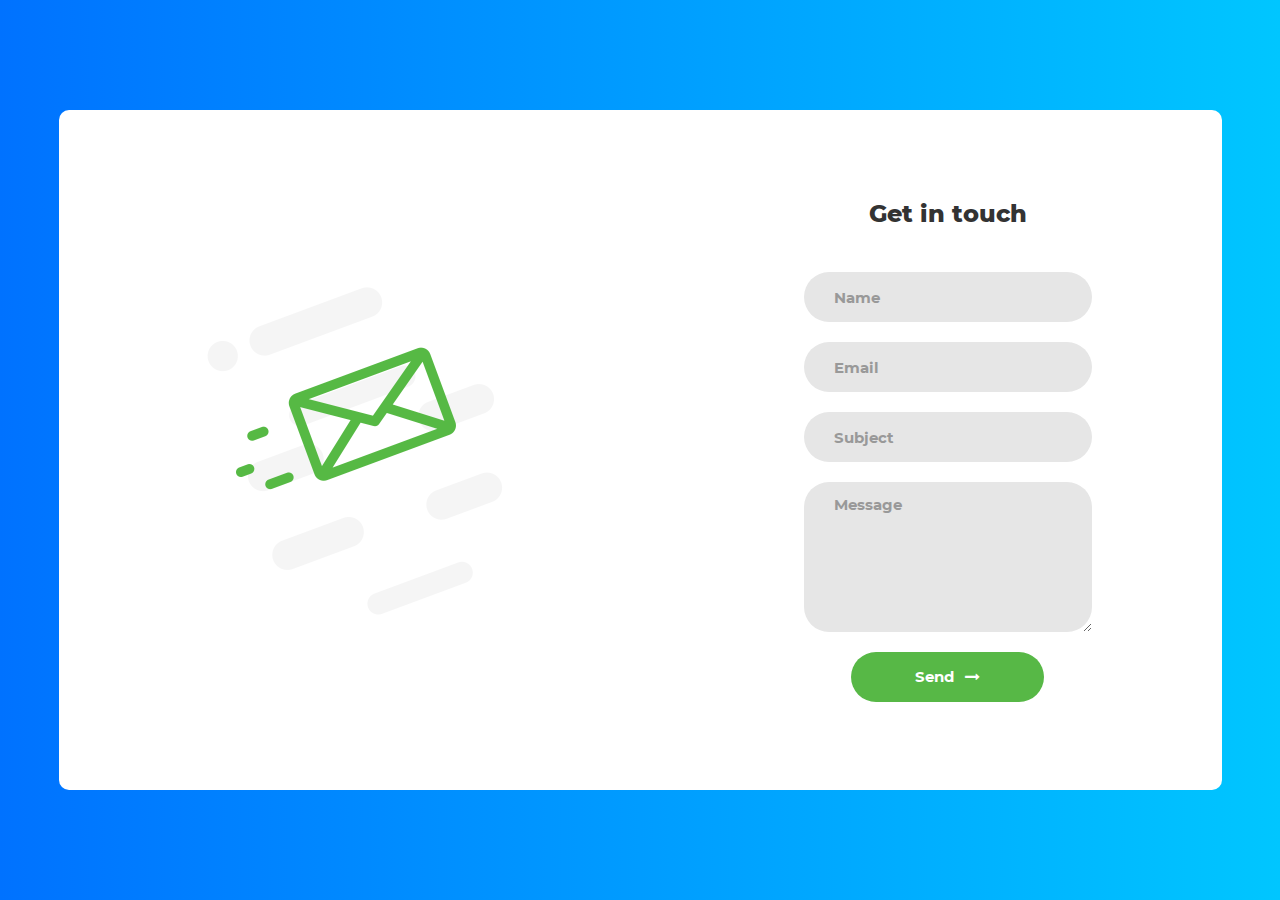
==== commit 0d70cc50: "Update contact.html" ====
--- a/contact.html
+++ b/contact.html
@@ -40,17 +40,17 @@
 				</span>
 
 				<div class="wrap-input1 validate-input" data-validate = "Name is required">
-					<input class="input1" type="text" name="name" placeholder="Name">
+					<input class="input1" type="text" name="name" placeholder="Name" required>
 					<span class="shadow-input1"></span>
 				</div>
 
 				<div class="wrap-input1 validate-input" data-validate = "Valid email is required: ex@abc.xyz">
-					<input class="input1" type="text" name="email" placeholder="Email">
+					<input class="input1" type="text" name="email" placeholder="Email" required>
 					<span class="shadow-input1"></span>
 				</div>
 
 				<div class="wrap-input1 validate-input" data-validate = "Subject is required">
-					<input class="input1" type="text" name="subject" placeholder="Subject">
+					<input class="input1" type="text" name="subject" placeholder="Subject" required>
 					<span class="shadow-input1"></span>
 				</div>
 
